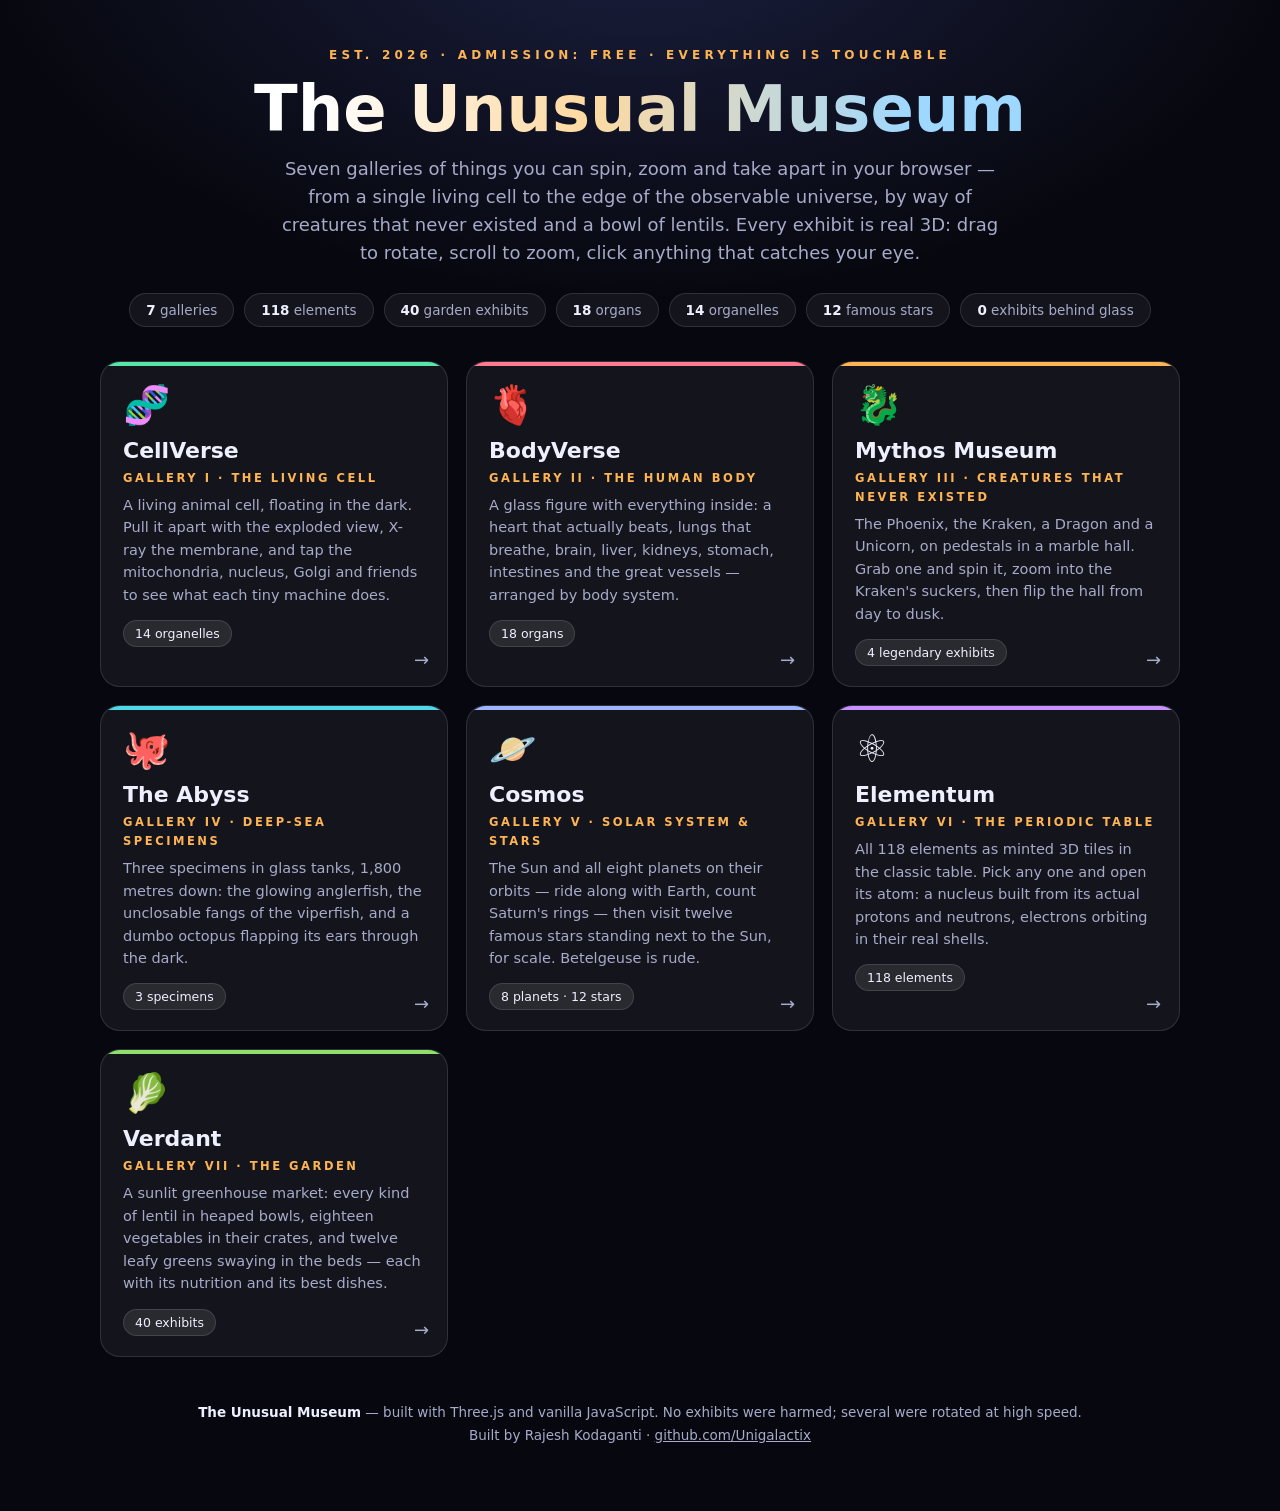
==== index.html @ e2b5c38b "Initial commit: The Unusual Museum — seven interactive 3D galleries (cell, body, mythical creatures," ====
<!DOCTYPE html>
<html lang="en">
<head>
<meta charset="UTF-8" />
<meta name="viewport" content="width=device-width, initial-scale=1.0" />
<title>The Unusual Museum — Interactive 3D Galleries</title>
<meta name="description" content="The Unusual Museum: seven interactive 3D galleries you can rotate, zoom and explore — a living cell, the human body, creatures that never existed, deep-sea specimens, the cosmos, all 118 elements, and a garden of lentils, vegetables and leafy greens. Built by Rajesh Kodaganti." />
<style>
  :root{
    --bg:#07080f; --panel:rgba(255,255,255,.055); --stroke:rgba(255,255,255,.12);
    --text:#eef0ff; --muted:#a7abc9; --accent:#ffb454;
  }
  *{box-sizing:border-box; margin:0; padding:0}
  body{background:radial-gradient(1200px 700px at 50% -10%, #1b2040 0%, var(--bg) 55%) fixed, var(--bg);
    color:var(--text); font-family:"Segoe UI", system-ui, -apple-system, Roboto, "Helvetica Neue", Arial, sans-serif;
    min-height:100vh; padding:48px 20px 64px;}
  .wrap{max-width:1080px; margin:0 auto}
  header{text-align:center; margin-bottom:14px}
  .eyebrow{letter-spacing:.35em; text-transform:uppercase; font-size:12px; color:var(--accent); font-weight:700}
  h1{font-size:clamp(38px, 6vw, 64px); font-weight:800; line-height:1.05; margin:14px 0 12px;
     background:linear-gradient(92deg,#fff 20%, #ffd9a0 45%, #9fd8ff 75%); -webkit-background-clip:text; background-clip:text; color:transparent}
  .sub{color:var(--muted); font-size:clamp(15px,2.2vw,18px); max-width:720px; margin:0 auto; line-height:1.55}
  .stats{display:flex; flex-wrap:wrap; gap:10px; justify-content:center; margin:26px 0 34px}
  .stat{background:var(--panel); border:1px solid var(--stroke); border-radius:999px; padding:8px 16px; font-size:13.5px; color:var(--muted)}
  .stat b{color:var(--text)}
  .grid{display:grid; grid-template-columns:repeat(auto-fit, minmax(300px, 1fr)); gap:18px}
  a.card{display:block; text-decoration:none; color:inherit; background:var(--panel); border:1px solid var(--stroke);
    border-radius:20px; padding:24px 22px 20px; position:relative; overflow:hidden;
    transition:transform .25s ease, border-color .25s ease, background .25s ease}
  a.card:hover{transform:translateY(-5px); border-color:rgba(255,255,255,.35); background:rgba(255,255,255,.085)}
  a.card::before{content:""; position:absolute; inset:0 0 auto 0; height:4px; background:var(--c, #fff)}
  .icon{font-size:38px; line-height:1}
  .card h2{font-size:22px; margin:14px 0 4px}
  .wing{font-size:11.5px; letter-spacing:.22em; text-transform:uppercase; color:var(--accent); font-weight:700}
  .card p{color:var(--muted); font-size:14.5px; line-height:1.55; margin-top:8px}
  .count{display:inline-block; margin-top:14px; font-size:12.5px; color:var(--text); background:rgba(255,255,255,.09);
    border:1px solid var(--stroke); padding:5px 11px; border-radius:999px}
  .go{position:absolute; right:18px; bottom:16px; color:var(--muted); font-size:18px}
  a.card:hover .go{color:var(--text)}
  footer{text-align:center; color:var(--muted); font-size:13.5px; margin-top:44px; line-height:1.7}
  footer b{color:var(--text)}
</style>
</head>
<body>
<div class="wrap">
  <header>
    <p class="eyebrow">Est. 2026 · Admission: free · Everything is touchable</p>
    <h1>The Unusual Museum</h1>
    <p class="sub">Seven galleries of things you can spin, zoom and take apart in your browser —
      from a single living cell to the edge of the observable universe, by way of creatures that never existed
      and a bowl of lentils. Every exhibit is real 3D: drag to rotate, scroll to zoom, click anything that catches your eye.</p>
    <div class="stats">
      <span class="stat"><b>7</b> galleries</span>
      <span class="stat"><b>118</b> elements</span>
      <span class="stat"><b>40</b> garden exhibits</span>
      <span class="stat"><b>18</b> organs</span>
      <span class="stat"><b>14</b> organelles</span>
      <span class="stat"><b>12</b> famous stars</span>
      <span class="stat"><b>0</b> exhibits behind glass</span>
    </div>
  </header>

  <main class="grid">
    <a class="card" href="cell/" style="--c:#57e6a9">
      <div class="icon">🧬</div>
      <h2>CellVerse</h2><span class="wing">Gallery I · The Living Cell</span>
      <p>A living animal cell, floating in the dark. Pull it apart with the exploded view, X-ray the membrane,
         and tap the mitochondria, nucleus, Golgi and friends to see what each tiny machine does.</p>
      <span class="count">14 organelles</span><span class="go">→</span>
    </a>

    <a class="card" href="body/" style="--c:#ff7a90">
      <div class="icon">🫀</div>
      <h2>BodyVerse</h2><span class="wing">Gallery II · The Human Body</span>
      <p>A glass figure with everything inside: a heart that actually beats, lungs that breathe, brain, liver,
         kidneys, stomach, intestines and the great vessels — arranged by body system.</p>
      <span class="count">18 organs</span><span class="go">→</span>
    </a>

    <a class="card" href="museum/" style="--c:#ffb454">
      <div class="icon">🐉</div>
      <h2>Mythos Museum</h2><span class="wing">Gallery III · Creatures That Never Existed</span>
      <p>The Phoenix, the Kraken, a Dragon and a Unicorn, on pedestals in a marble hall.
         Grab one and spin it, zoom into the Kraken's suckers, then flip the hall from day to dusk.</p>
      <span class="count">4 legendary exhibits</span><span class="go">→</span>
    </a>

    <a class="card" href="abyss/" style="--c:#4fd8e8">
      <div class="icon">🐙</div>
      <h2>The Abyss</h2><span class="wing">Gallery IV · Deep-Sea Specimens</span>
      <p>Three specimens in glass tanks, 1,800 metres down: the glowing anglerfish, the unclosable fangs of the
         viperfish, and a dumbo octopus flapping its ears through the dark.</p>
      <span class="count">3 specimens</span><span class="go">→</span>
    </a>

    <a class="card" href="space/" style="--c:#9fb4ff">
      <div class="icon">🪐</div>
      <h2>Cosmos</h2><span class="wing">Gallery V · Solar System &amp; Stars</span>
      <p>The Sun and all eight planets on their orbits — ride along with Earth, count Saturn's rings —
         then visit twelve famous stars standing next to the Sun, for scale. Betelgeuse is rude.</p>
      <span class="count">8 planets · 12 stars</span><span class="go">→</span>
    </a>

    <a class="card" href="elements/" style="--c:#c792ff">
      <div class="icon">⚛️</div>
      <h2>Elementum</h2><span class="wing">Gallery VI · The Periodic Table</span>
      <p>All 118 elements as minted 3D tiles in the classic table. Pick any one and open its atom:
         a nucleus built from its actual protons and neutrons, electrons orbiting in their real shells.</p>
      <span class="count">118 elements</span><span class="go">→</span>
    </a>

    <a class="card" href="garden/" style="--c:#8ee06a">
      <div class="icon">🥬</div>
      <h2>Verdant</h2><span class="wing">Gallery VII · The Garden</span>
      <p>A sunlit greenhouse market: every kind of lentil in heaped bowls, eighteen vegetables in their crates,
         and twelve leafy greens swaying in the beds — each with its nutrition and its best dishes.</p>
      <span class="count">40 exhibits</span><span class="go">→</span>
    </a>
  </main>

  <footer>
    <p><b>The Unusual Museum</b> — built with Three.js and vanilla JavaScript. No exhibits were harmed; several were rotated at high speed.</p>
    <p>Built by Rajesh Kodaganti · <a href="https://github.com/Unigalactix" style="color:inherit">github.com/Unigalactix</a></p>
  </footer>
</div>
</body>
</html>
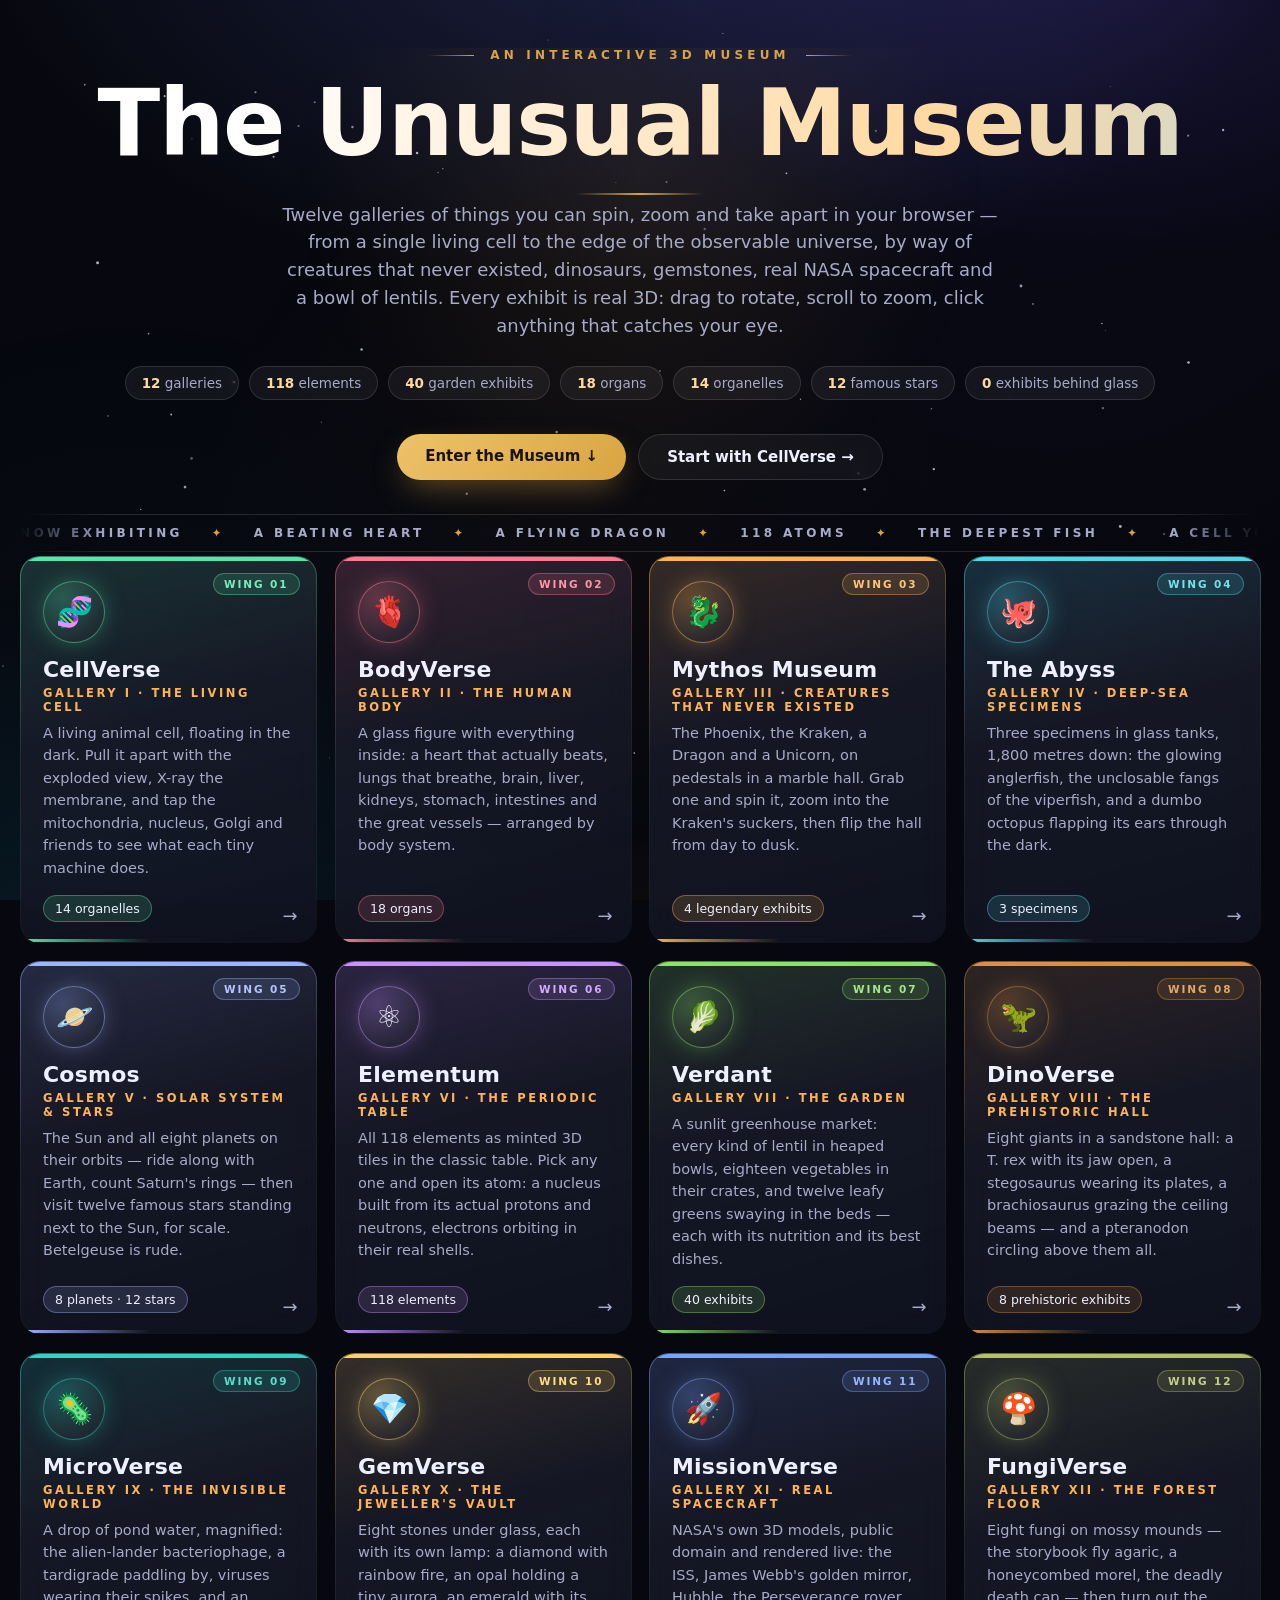
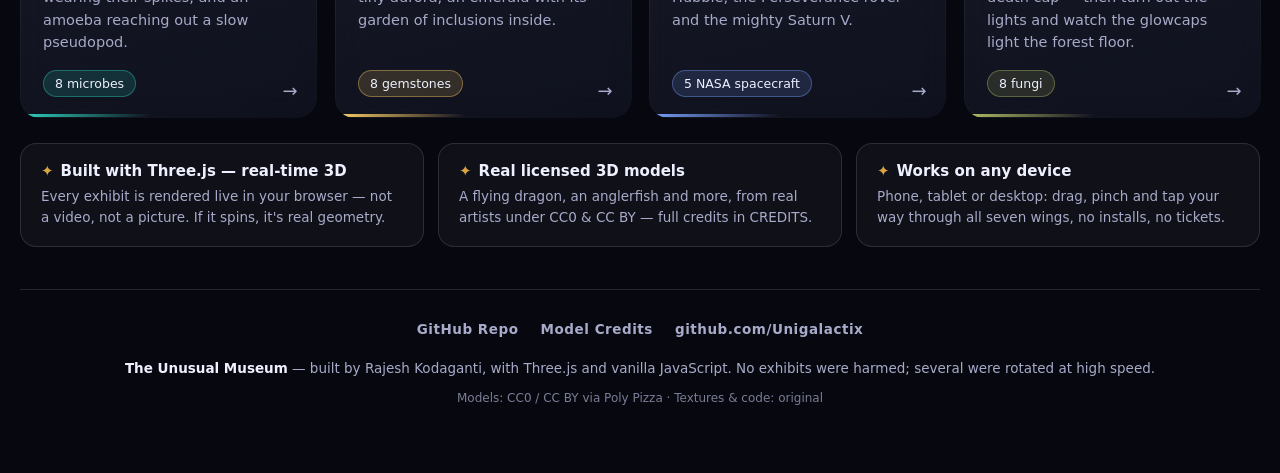
==== commit a30c5fb9: "12 galleries: unified responsive layout system, premium landing, BodyVerse anatomy rebuild, 5 new ve" ====
--- a/index.html
+++ b/index.html
@@ -4,7 +4,7 @@
 <meta charset="UTF-8" />
 <meta name="viewport" content="width=device-width, initial-scale=1.0" />
 <title>The Unusual Museum — Interactive 3D Galleries</title>
-<meta name="description" content="The Unusual Museum: seven interactive 3D galleries you can rotate, zoom and explore — a living cell, the human body, creatures that never existed, deep-sea specimens, the cosmos, all 118 elements, and a garden of lentils, vegetables and leafy greens. Built by Rajesh Kodaganti." />
+<meta name="description" content="The Unusual Museum: twelve interactive 3D galleries you can rotate, zoom and explore — a living cell, the human body, creatures that never existed, deep-sea specimens, the cosmos, all 118 elements, a garden of lentils and greens, dinosaurs, microbes, gemstones, real NASA spacecraft and glowing fungi. Built by Rajesh Kodaganti." />
 <style>
   :root{
     --bg:#07080f; --panel:rgba(255,255,255,.055); --stroke:rgba(255,255,255,.12);
@@ -14,7 +14,7 @@
   body{background:radial-gradient(1200px 700px at 50% -10%, #1b2040 0%, var(--bg) 55%) fixed, var(--bg);
     color:var(--text); font-family:"Segoe UI", system-ui, -apple-system, Roboto, "Helvetica Neue", Arial, sans-serif;
     min-height:100vh; padding:48px 20px 64px;}
-  .wrap{max-width:1080px; margin:0 auto}
+  .wrap{max-width:1320px; margin:0 auto}
   header{text-align:center; margin-bottom:14px}
   .eyebrow{letter-spacing:.35em; text-transform:uppercase; font-size:12px; color:var(--accent); font-weight:700}
   h1{font-size:clamp(38px, 6vw, 64px); font-weight:800; line-height:1.05; margin:14px 0 12px;
@@ -23,8 +23,8 @@
   .stats{display:flex; flex-wrap:wrap; gap:10px; justify-content:center; margin:26px 0 34px}
   .stat{background:var(--panel); border:1px solid var(--stroke); border-radius:999px; padding:8px 16px; font-size:13.5px; color:var(--muted)}
   .stat b{color:var(--text)}
-  .grid{display:grid; grid-template-columns:repeat(auto-fit, minmax(300px, 1fr)); gap:18px}
-  a.card{display:block; text-decoration:none; color:inherit; background:var(--panel); border:1px solid var(--stroke);
+  .grid{display:grid; grid-template-columns:repeat(auto-fit, minmax(290px, 1fr)); gap:18px; align-items:stretch}
+  a.card{display:flex; flex-direction:column; text-decoration:none; color:inherit; background:var(--panel); border:1px solid var(--stroke);
     border-radius:20px; padding:24px 22px 20px; position:relative; overflow:hidden;
     transition:transform .25s ease, border-color .25s ease, background .25s ease}
   a.card:hover{transform:translateY(-5px); border-color:rgba(255,255,255,.35); background:rgba(255,255,255,.085)}
@@ -33,24 +33,39 @@
   .card h2{font-size:22px; margin:14px 0 4px}
   .wing{font-size:11.5px; letter-spacing:.22em; text-transform:uppercase; color:var(--accent); font-weight:700}
   .card p{color:var(--muted); font-size:14.5px; line-height:1.55; margin-top:8px}
-  .count{display:inline-block; margin-top:14px; font-size:12.5px; color:var(--text); background:rgba(255,255,255,.09);
-    border:1px solid var(--stroke); padding:5px 11px; border-radius:999px}
+  .count{display:inline-block; margin-top:auto; padding:5px 11px; font-size:12.5px; color:var(--text); background:rgba(255,255,255,.09);
+    border:1px solid var(--stroke); border-radius:999px; align-self:flex-start}
+  .card p{margin-bottom:16px}
   .go{position:absolute; right:18px; bottom:16px; color:var(--muted); font-size:18px}
   a.card:hover .go{color:var(--text)}
   footer{text-align:center; color:var(--muted); font-size:13.5px; margin-top:44px; line-height:1.7}
   footer b{color:var(--text)}
+  @media (max-width:1023px){
+    body{padding:40px 16px 56px}
+    .grid{grid-template-columns:repeat(auto-fit, minmax(260px, 1fr))}
+  }
+  @media (max-width:640px){
+    body{padding:32px 12px 48px}
+    .grid{grid-template-columns:1fr; gap:14px}
+    .stats{gap:8px; margin:22px 0 28px}
+    .stat{font-size:12.5px; padding:7px 13px}
+    a.card{padding:20px 18px 18px}
+  }
 </style>
+<link rel="stylesheet" href="css/premium.css" />
 </head>
 <body>
+<canvas id="starfield" aria-hidden="true"></canvas>
 <div class="wrap">
   <header>
-    <p class="eyebrow">Est. 2026 · Admission: free · Everything is touchable</p>
+    <p class="eyebrow">An Interactive 3D Museum</p>
     <h1>The Unusual Museum</h1>
-    <p class="sub">Seven galleries of things you can spin, zoom and take apart in your browser —
-      from a single living cell to the edge of the observable universe, by way of creatures that never existed
-      and a bowl of lentils. Every exhibit is real 3D: drag to rotate, scroll to zoom, click anything that catches your eye.</p>
+    <div class="gold-rule" aria-hidden="true"></div>
+    <p class="sub">Twelve galleries of things you can spin, zoom and take apart in your browser —
+      from a single living cell to the edge of the observable universe, by way of creatures that never existed,
+      dinosaurs, gemstones, real NASA spacecraft and a bowl of lentils. Every exhibit is real 3D: drag to rotate, scroll to zoom, click anything that catches your eye.</p>
     <div class="stats">
-      <span class="stat"><b>7</b> galleries</span>
+      <span class="stat"><b>12</b> galleries</span>
       <span class="stat"><b>118</b> elements</span>
       <span class="stat"><b>40</b> garden exhibits</span>
       <span class="stat"><b>18</b> organs</span>
@@ -58,10 +73,21 @@
       <span class="stat"><b>12</b> famous stars</span>
       <span class="stat"><b>0</b> exhibits behind glass</span>
     </div>
+    <div class="hero-ctas">
+      <a class="btn btn-primary" href="#galleries">Enter the Museum ↓</a>
+      <a class="btn btn-ghost" href="cell/">Start with CellVerse →</a>
+    </div>
   </header>
 
-  <main class="grid">
-    <a class="card" href="cell/" style="--c:#57e6a9">
+  <div class="ticker" aria-hidden="true">
+    <div class="ticker-track">
+      <span class="ticker-chunk"><span>Now exhibiting</span><i>✦</i><span>A beating heart</span><i>✦</i><span>A flying dragon</span><i>✦</i><span>118 atoms</span><i>✦</i><span>The deepest fish</span><i>✦</i><span>A cell you can pull apart</span><i>✦</i><span>Saturn's rings</span><i>✦</i><span>Every lentil worth a dal</span><i>✦</i><span>A T. rex, life-size attitude</span><i>✦</i><span>Real NASA spacecraft</span><i>✦</i><span>Mushrooms that glow</span><i>✦</i></span>
+      <span class="ticker-chunk"><span>Now exhibiting</span><i>✦</i><span>A beating heart</span><i>✦</i><span>A flying dragon</span><i>✦</i><span>118 atoms</span><i>✦</i><span>The deepest fish</span><i>✦</i><span>A cell you can pull apart</span><i>✦</i><span>Saturn's rings</span><i>✦</i><span>Every lentil worth a dal</span><i>✦</i><span>A T. rex, life-size attitude</span><i>✦</i><span>Real NASA spacecraft</span><i>✦</i><span>Mushrooms that glow</span><i>✦</i></span>
+    </div>
+  </div>
+
+  <main class="grid" id="galleries">
+    <a class="card" href="cell/" data-wing="01" style="--c:#57e6a9">
       <div class="icon">🧬</div>
       <h2>CellVerse</h2><span class="wing">Gallery I · The Living Cell</span>
       <p>A living animal cell, floating in the dark. Pull it apart with the exploded view, X-ray the membrane,
@@ -69,7 +95,7 @@
       <span class="count">14 organelles</span><span class="go">→</span>
     </a>
 
-    <a class="card" href="body/" style="--c:#ff7a90">
+    <a class="card" href="body/" data-wing="02" style="--c:#ff7a90">
       <div class="icon">🫀</div>
       <h2>BodyVerse</h2><span class="wing">Gallery II · The Human Body</span>
       <p>A glass figure with everything inside: a heart that actually beats, lungs that breathe, brain, liver,
@@ -77,7 +103,7 @@
       <span class="count">18 organs</span><span class="go">→</span>
     </a>
 
-    <a class="card" href="museum/" style="--c:#ffb454">
+    <a class="card" href="museum/" data-wing="03" style="--c:#ffb454">
       <div class="icon">🐉</div>
       <h2>Mythos Museum</h2><span class="wing">Gallery III · Creatures That Never Existed</span>
       <p>The Phoenix, the Kraken, a Dragon and a Unicorn, on pedestals in a marble hall.
@@ -85,7 +111,7 @@
       <span class="count">4 legendary exhibits</span><span class="go">→</span>
     </a>
 
-    <a class="card" href="abyss/" style="--c:#4fd8e8">
+    <a class="card" href="abyss/" data-wing="04" style="--c:#4fd8e8">
       <div class="icon">🐙</div>
       <h2>The Abyss</h2><span class="wing">Gallery IV · Deep-Sea Specimens</span>
       <p>Three specimens in glass tanks, 1,800 metres down: the glowing anglerfish, the unclosable fangs of the
@@ -93,7 +119,7 @@
       <span class="count">3 specimens</span><span class="go">→</span>
     </a>
 
-    <a class="card" href="space/" style="--c:#9fb4ff">
+    <a class="card" href="space/" data-wing="05" style="--c:#9fb4ff">
       <div class="icon">🪐</div>
       <h2>Cosmos</h2><span class="wing">Gallery V · Solar System &amp; Stars</span>
       <p>The Sun and all eight planets on their orbits — ride along with Earth, count Saturn's rings —
@@ -101,7 +127,7 @@
       <span class="count">8 planets · 12 stars</span><span class="go">→</span>
     </a>
 
-    <a class="card" href="elements/" style="--c:#c792ff">
+    <a class="card" href="elements/" data-wing="06" style="--c:#c792ff">
       <div class="icon">⚛️</div>
       <h2>Elementum</h2><span class="wing">Gallery VI · The Periodic Table</span>
       <p>All 118 elements as minted 3D tiles in the classic table. Pick any one and open its atom:
@@ -109,19 +135,80 @@
       <span class="count">118 elements</span><span class="go">→</span>
     </a>
 
-    <a class="card" href="garden/" style="--c:#8ee06a">
+    <a class="card" href="garden/" data-wing="07" style="--c:#8ee06a">
       <div class="icon">🥬</div>
       <h2>Verdant</h2><span class="wing">Gallery VII · The Garden</span>
       <p>A sunlit greenhouse market: every kind of lentil in heaped bowls, eighteen vegetables in their crates,
          and twelve leafy greens swaying in the beds — each with its nutrition and its best dishes.</p>
       <span class="count">40 exhibits</span><span class="go">→</span>
     </a>
+
+    <a class="card" href="dino/" data-wing="08" style="--c:#d9903f">
+      <div class="icon">🦖</div>
+      <h2>DinoVerse</h2><span class="wing">Gallery VIII · The Prehistoric Hall</span>
+      <p>Eight giants in a sandstone hall: a T. rex with its jaw open, a stegosaurus wearing its plates,
+         a brachiosaurus grazing the ceiling beams — and a pteranodon circling above them all.</p>
+      <span class="count">8 prehistoric exhibits</span><span class="go">→</span>
+    </a>
+
+    <a class="card" href="micro/" data-wing="09" style="--c:#2dd4bf">
+      <div class="icon">🦠</div>
+      <h2>MicroVerse</h2><span class="wing">Gallery IX · The Invisible World</span>
+      <p>A drop of pond water, magnified: the alien-lander bacteriophage, a tardigrade paddling by,
+         viruses wearing their spikes, and an amoeba reaching out a slow pseudopod.</p>
+      <span class="count">8 microbes</span><span class="go">→</span>
+    </a>
+
+    <a class="card" href="gems/" data-wing="10" style="--c:#ffd166">
+      <div class="icon">💎</div>
+      <h2>GemVerse</h2><span class="wing">Gallery X · The Jeweller's Vault</span>
+      <p>Eight stones under glass, each with its own lamp: a diamond with rainbow fire, an opal holding
+         a tiny aurora, an emerald with its garden of inclusions inside.</p>
+      <span class="count">8 gemstones</span><span class="go">→</span>
+    </a>
+
+    <a class="card" href="mission/" data-wing="11" style="--c:#7aa2ff">
+      <div class="icon">🚀</div>
+      <h2>MissionVerse</h2><span class="wing">Gallery XI · Real Spacecraft</span>
+      <p>NASA's own 3D models, public domain and rendered live: the ISS, James Webb's golden mirror,
+         Hubble, the Perseverance rover and the mighty Saturn V.</p>
+      <span class="count">5 NASA spacecraft</span><span class="go">→</span>
+    </a>
+
+    <a class="card" href="fungi/" data-wing="12" style="--c:#b5c168">
+      <div class="icon">🍄</div>
+      <h2>FungiVerse</h2><span class="wing">Gallery XII · The Forest Floor</span>
+      <p>Eight fungi on mossy mounds — the storybook fly agaric, a honeycombed morel, the deadly death cap —
+         then turn out the lights and watch the glowcaps light the forest floor.</p>
+      <span class="count">8 fungi</span><span class="go">→</span>
+    </a>
   </main>
 
+  <section class="why" aria-label="Why this museum">
+    <div class="why-card">
+      <h3><span class="why-ic">✦</span>Built with Three.js — real-time 3D</h3>
+      <p>Every exhibit is rendered live in your browser — not a video, not a picture. If it spins, it's real geometry.</p>
+    </div>
+    <div class="why-card">
+      <h3><span class="why-ic">✦</span>Real licensed 3D models</h3>
+      <p>A flying dragon, an anglerfish and more, from real artists under CC0 &amp; CC BY — full credits in CREDITS.</p>
+    </div>
+    <div class="why-card">
+      <h3><span class="why-ic">✦</span>Works on any device</h3>
+      <p>Phone, tablet or desktop: drag, pinch and tap your way through all seven wings, no installs, no tickets.</p>
+    </div>
+  </section>
+
   <footer>
-    <p><b>The Unusual Museum</b> — built with Three.js and vanilla JavaScript. No exhibits were harmed; several were rotated at high speed.</p>
-    <p>Built by Rajesh Kodaganti · <a href="https://github.com/Unigalactix" style="color:inherit">github.com/Unigalactix</a></p>
+    <div class="foot-links">
+      <a href="https://github.com/Unigalactix/unusual-museum">GitHub Repo</a>
+      <a href="https://github.com/Unigalactix/unusual-museum/blob/main/CREDITS.md">Model Credits</a>
+      <a href="https://github.com/Unigalactix">github.com/Unigalactix</a>
+    </div>
+    <p><b>The Unusual Museum</b> — built by Rajesh Kodaganti, with Three.js and vanilla JavaScript. No exhibits were harmed; several were rotated at high speed.</p>
+    <p class="smallprint">Models: CC0 / CC BY via Poly Pizza · Textures &amp; code: original</p>
   </footer>
 </div>
+<script src="js/landing.js" defer></script>
 </body>
 </html>
--- a/css/premium.css
+++ b/css/premium.css
@@ -0,0 +1,243 @@
+/* ============================================================
+   The Unusual Museum — PREMIUM landing layer
+   Loaded AFTER the hub's base styles; everything here enhances
+   or overrides them. Gallery folders are untouched.
+   ============================================================ */
+
+:root{
+  --gold:#d9a441;
+  --gold-soft:#ffd9a0;
+  --glass:rgba(15,17,32,.72);
+}
+
+html, body{ overflow-x:hidden; }
+
+::selection{ background:rgba(217,164,65,.88); color:#171106; }
+
+:focus-visible{
+  outline:2px solid var(--gold);
+  outline-offset:3px;
+  border-radius:6px;
+}
+
+::-webkit-scrollbar{ width:10px; }
+::-webkit-scrollbar-track{ background:transparent; }
+::-webkit-scrollbar-thumb{ background:rgba(255,255,255,.16); border-radius:8px; }
+::-webkit-scrollbar-thumb:hover{ background:rgba(255,255,255,.28); }
+
+@media (prefers-reduced-motion: no-preference){
+  html{ scroll-behavior:smooth; }
+}
+
+/* ---------- Cinematic backdrop ---------- */
+#starfield{
+  position:fixed; inset:0;
+  width:100%; height:100%;
+  z-index:-2;
+  pointer-events:none;
+}
+body::before{
+  content:""; position:fixed; inset:0; z-index:-1; pointer-events:none;
+  background:
+    radial-gradient(900px 520px at 88% -6%, rgba(88,64,190,.20), transparent 60%),
+    radial-gradient(820px 620px at 6% 108%, rgba(16,116,138,.15), transparent 62%),
+    radial-gradient(620px 380px at 50% 118%, rgba(217,164,65,.06), transparent 65%);
+}
+
+/* ---------- Hero ---------- */
+header{
+  position:relative;
+  background:radial-gradient(560px circle at var(--mx,50%) var(--my,30%), rgba(217,164,65,.09), transparent 62%);
+  border-radius:28px;
+}
+.eyebrow{
+  color:var(--gold);
+  display:flex; align-items:center; justify-content:center; gap:16px;
+}
+.eyebrow::before, .eyebrow::after{
+  content:""; height:1px; width:46px;
+}
+.eyebrow::before{ background:linear-gradient(90deg, transparent, var(--gold)); }
+.eyebrow::after{ background:linear-gradient(90deg, var(--gold), transparent); }
+
+h1{
+  font-size:clamp(46px, 8.5vw, 92px);
+  letter-spacing:-.015em;
+  background:linear-gradient(100deg, #fff 8%, var(--gold-soft) 34%, #9fd8ff 58%, #fff 88%);
+  background-size:220% 100%;
+  -webkit-background-clip:text; background-clip:text; color:transparent;
+  animation:sheen 9s ease-in-out infinite alternate;
+}
+@keyframes sheen{
+  from{ background-position:0% 0; }
+  to  { background-position:100% 0; }
+}
+
+.gold-rule{
+  width:128px; height:2px; margin:20px auto 6px; border-radius:2px;
+  background:linear-gradient(90deg, transparent, var(--gold), transparent);
+}
+
+.stat{ backdrop-filter:blur(8px); -webkit-backdrop-filter:blur(8px); }
+.stat b{ color:var(--gold-soft); }
+
+/* ---------- Hero CTAs ---------- */
+.hero-ctas{
+  display:flex; flex-wrap:wrap; gap:12px; justify-content:center;
+  margin-top:28px;
+}
+.btn{
+  display:inline-block; text-decoration:none;
+  font-size:15px; font-weight:600;
+  padding:13px 28px; border-radius:999px;
+  transition:transform .25s ease, box-shadow .25s ease, background .25s ease, border-color .25s ease;
+}
+.btn-primary{
+  background:linear-gradient(135deg, #eec26a, var(--gold));
+  color:#1a1408;
+  box-shadow:0 12px 32px -10px rgba(217,164,65,.55);
+}
+.btn-primary:hover{ transform:translateY(-2px); box-shadow:0 18px 38px -10px rgba(217,164,65,.65); }
+.btn-ghost{
+  color:var(--text);
+  background:rgba(255,255,255,.045);
+  border:1px solid var(--stroke);
+  backdrop-filter:blur(8px); -webkit-backdrop-filter:blur(8px);
+}
+.btn-ghost:hover{ transform:translateY(-2px); border-color:rgba(255,255,255,.35); background:rgba(255,255,255,.09); }
+
+/* ---------- Ticker / marquee ---------- */
+.ticker{
+  margin:34px auto 4px;
+  overflow:hidden;
+  border-top:1px solid var(--stroke);
+  border-bottom:1px solid var(--stroke);
+  padding:11px 0;
+  -webkit-mask-image:linear-gradient(90deg, transparent, #000 7%, #000 93%, transparent);
+          mask-image:linear-gradient(90deg, transparent, #000 7%, #000 93%, transparent);
+}
+.ticker-track{
+  display:flex; width:max-content;
+  animation:ticker 32s linear infinite;
+}
+.ticker:hover .ticker-track{ animation-play-state:paused; }
+.ticker-chunk{
+  display:flex; align-items:center; gap:2.4em; padding-right:2.4em;
+  white-space:nowrap;
+  font-size:12px; font-weight:700; letter-spacing:.28em; text-transform:uppercase;
+  color:var(--muted);
+}
+.ticker-chunk i{ font-style:normal; color:var(--gold); }
+@keyframes ticker{
+  to{ transform:translateX(-50%); }
+}
+
+/* ---------- Gallery cards — premium glass ---------- */
+.grid a.card{
+  display:flex; flex-direction:column;
+  border:1px solid transparent;
+  background:
+    linear-gradient(90deg, var(--c, #fff), transparent) bottom left / 44% 3px no-repeat,
+    linear-gradient(var(--glass), var(--glass)) padding-box,
+    linear-gradient(165deg,
+      color-mix(in srgb, var(--c, #fff) 58%, transparent),
+      rgba(255,255,255,.13) 42%,
+      rgba(255,255,255,.04)) border-box;
+  backdrop-filter:blur(14px) saturate(1.25);
+  -webkit-backdrop-filter:blur(14px) saturate(1.25);
+  transform:perspective(1000px) rotateX(var(--rx, 0deg)) rotateY(var(--ry, 0deg)) translateY(var(--ty, 0px));
+  transition:transform .35s ease, box-shadow .35s ease, background-size .45s ease;
+  will-change:transform;
+}
+.grid a.card.tilting{ transition:transform .14s ease-out, box-shadow .35s ease, background-size .45s ease; }
+.grid a.card:hover{
+  --ty:-6px;
+  background-size:100% 3px, auto, auto;
+  box-shadow:
+    0 24px 55px -20px color-mix(in srgb, var(--c, #fff) 60%, transparent),
+    0 6px 20px rgba(0,0,0,.35);
+}
+.grid a.card::after{
+  content:"WING " attr(data-wing);
+  position:absolute; top:16px; right:16px;
+  font-size:10.5px; font-weight:700; letter-spacing:.18em;
+  color:color-mix(in srgb, var(--c, #fff) 78%, #fff);
+  background:color-mix(in srgb, var(--c, #fff) 14%, transparent);
+  border:1px solid color-mix(in srgb, var(--c, #fff) 38%, transparent);
+  padding:4px 10px; border-radius:999px;
+}
+.grid .icon{
+  width:62px; height:62px; border-radius:50%;
+  display:flex; align-items:center; justify-content:center;
+  font-size:30px; line-height:1;
+  border:1px solid color-mix(in srgb, var(--c, #fff) 48%, transparent);
+  background:radial-gradient(circle at 32% 28%,
+    color-mix(in srgb, var(--c, #fff) 26%, transparent),
+    rgba(255,255,255,.03) 72%);
+  box-shadow:0 0 26px -6px color-mix(in srgb, var(--c, #fff) 55%, transparent);
+}
+.grid .card h2{ letter-spacing:.01em; }
+.grid .card p{ margin-bottom:16px; }
+.grid .card .count{
+  align-self:flex-start;
+  margin-top:auto;
+  background:color-mix(in srgb, var(--c, #fff) 15%, transparent);
+  border-color:color-mix(in srgb, var(--c, #fff) 38%, transparent);
+}
+.grid .card .go{ transition:transform .25s ease, color .25s ease; }
+.grid a.card:hover .go{ transform:translateX(4px); }
+
+/* ---------- "Why this museum" strip ---------- */
+.why{
+  display:grid; grid-template-columns:repeat(3, 1fr); gap:14px;
+  margin-top:26px;
+}
+.why-card{
+  background:rgba(255,255,255,.04);
+  border:1px solid var(--stroke);
+  border-radius:16px;
+  padding:18px 20px;
+  backdrop-filter:blur(8px); -webkit-backdrop-filter:blur(8px);
+}
+.why-card h3{ font-size:15px; font-weight:700; margin-bottom:6px; }
+.why-card h3 .why-ic{ color:var(--gold); margin-right:7px; }
+.why-card p{ color:var(--muted); font-size:13.5px; line-height:1.55; }
+
+/* ---------- Footer ---------- */
+footer{
+  border-top:1px solid var(--stroke);
+  padding-top:28px; margin-top:42px;
+}
+.foot-links{
+  display:flex; flex-wrap:wrap; gap:10px 22px; justify-content:center;
+  margin-bottom:16px;
+}
+.foot-links a{
+  color:var(--muted); text-decoration:none; font-size:13.5px; font-weight:600;
+  letter-spacing:.04em;
+  transition:color .2s ease;
+}
+.foot-links a:hover{ color:var(--gold); }
+.smallprint{ font-size:12px; opacity:.72; margin-top:8px; }
+
+/* ---------- Scroll reveal (JS adds .rv, then .in) ---------- */
+.rv{ opacity:0; transform:translateY(16px); transition:opacity .7s ease, transform .7s ease; }
+.rv.in{ opacity:1; transform:translateY(0); }
+
+/* ---------- Responsive ---------- */
+@media (max-width:700px){
+  .why{ grid-template-columns:1fr; }
+  .hero-ctas .btn{ flex:1 1 100%; text-align:center; }
+  .ticker-chunk{ font-size:11px; gap:1.8em; padding-right:1.8em; }
+  .eyebrow::before, .eyebrow::after{ width:26px; }
+}
+
+/* ---------- Reduced motion: everything settles ---------- */
+@media (prefers-reduced-motion: reduce){
+  html{ scroll-behavior:auto; }
+  h1{ animation:none; }
+  .ticker-track{ animation:none; }
+  .rv{ opacity:1 !important; transform:none !important; transition:none !important; }
+  .grid a.card, .btn, .grid .card .go{ transition:none !important; }
+  .grid a.card:hover{ --ty:0px; }
+}
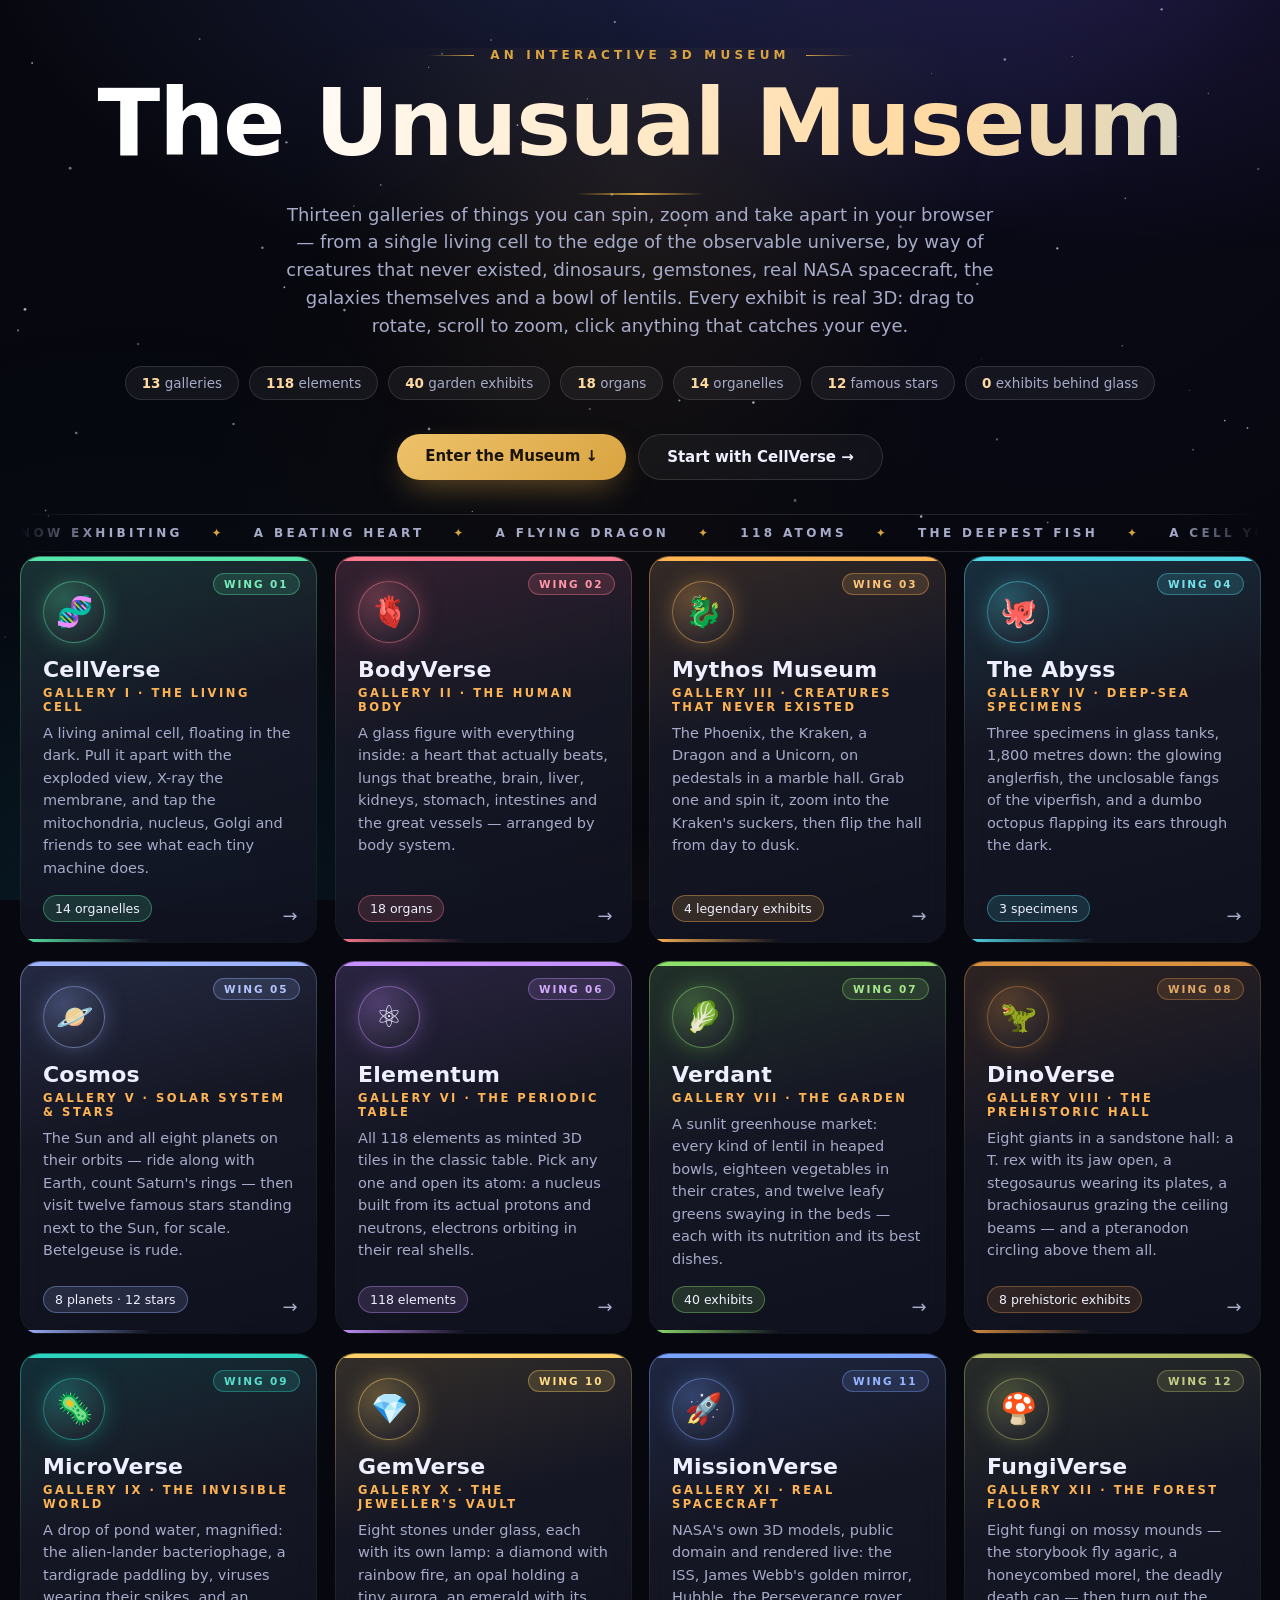
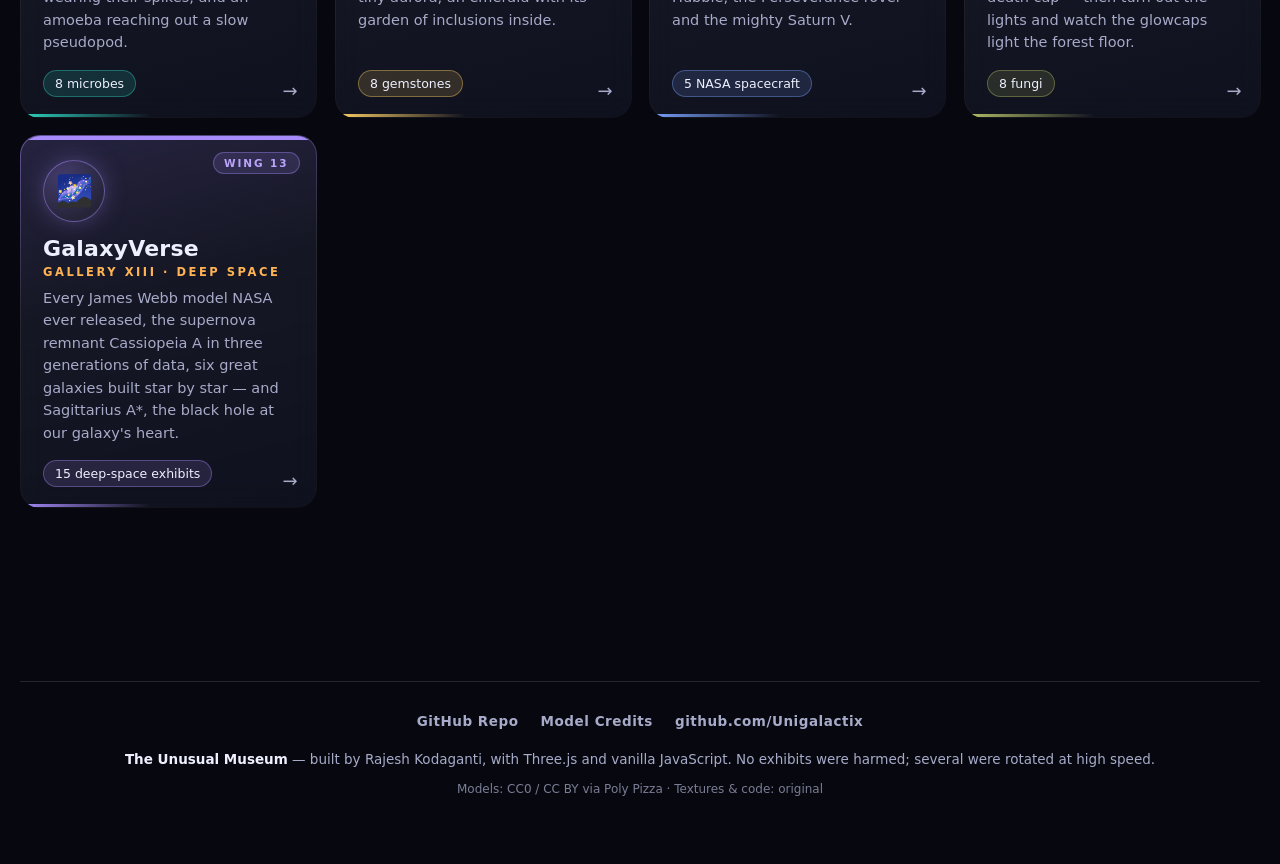
==== commit 81364f7a: "Add GalaxyVerse: both NASA JWST models, Cassiopeia A x3 data releases, remnants, 6 particle galaxies" ====
--- a/index.html
+++ b/index.html
@@ -4,7 +4,7 @@
 <meta charset="UTF-8" />
 <meta name="viewport" content="width=device-width, initial-scale=1.0" />
 <title>The Unusual Museum — Interactive 3D Galleries</title>
-<meta name="description" content="The Unusual Museum: twelve interactive 3D galleries you can rotate, zoom and explore — a living cell, the human body, creatures that never existed, deep-sea specimens, the cosmos, all 118 elements, a garden of lentils and greens, dinosaurs, microbes, gemstones, real NASA spacecraft and glowing fungi. Built by Rajesh Kodaganti." />
+<meta name="description" content="The Unusual Museum: thirteen interactive 3D galleries you can rotate, zoom and explore — a living cell, the human body, creatures that never existed, deep-sea specimens, the cosmos, all 118 elements, a garden of lentils and greens, dinosaurs, microbes, gemstones, real NASA spacecraft and glowing fungi. Built by Rajesh Kodaganti." />
 <style>
   :root{
     --bg:#07080f; --panel:rgba(255,255,255,.055); --stroke:rgba(255,255,255,.12);
@@ -61,11 +61,11 @@
     <p class="eyebrow">An Interactive 3D Museum</p>
     <h1>The Unusual Museum</h1>
     <div class="gold-rule" aria-hidden="true"></div>
-    <p class="sub">Twelve galleries of things you can spin, zoom and take apart in your browser —
+    <p class="sub">Thirteen galleries of things you can spin, zoom and take apart in your browser —
       from a single living cell to the edge of the observable universe, by way of creatures that never existed,
-      dinosaurs, gemstones, real NASA spacecraft and a bowl of lentils. Every exhibit is real 3D: drag to rotate, scroll to zoom, click anything that catches your eye.</p>
+      dinosaurs, gemstones, real NASA spacecraft, the galaxies themselves and a bowl of lentils. Every exhibit is real 3D: drag to rotate, scroll to zoom, click anything that catches your eye.</p>
     <div class="stats">
-      <span class="stat"><b>12</b> galleries</span>
+      <span class="stat"><b>13</b> galleries</span>
       <span class="stat"><b>118</b> elements</span>
       <span class="stat"><b>40</b> garden exhibits</span>
       <span class="stat"><b>18</b> organs</span>
@@ -81,8 +81,8 @@
 
   <div class="ticker" aria-hidden="true">
     <div class="ticker-track">
-      <span class="ticker-chunk"><span>Now exhibiting</span><i>✦</i><span>A beating heart</span><i>✦</i><span>A flying dragon</span><i>✦</i><span>118 atoms</span><i>✦</i><span>The deepest fish</span><i>✦</i><span>A cell you can pull apart</span><i>✦</i><span>Saturn's rings</span><i>✦</i><span>Every lentil worth a dal</span><i>✦</i><span>A T. rex, life-size attitude</span><i>✦</i><span>Real NASA spacecraft</span><i>✦</i><span>Mushrooms that glow</span><i>✦</i></span>
-      <span class="ticker-chunk"><span>Now exhibiting</span><i>✦</i><span>A beating heart</span><i>✦</i><span>A flying dragon</span><i>✦</i><span>118 atoms</span><i>✦</i><span>The deepest fish</span><i>✦</i><span>A cell you can pull apart</span><i>✦</i><span>Saturn's rings</span><i>✦</i><span>Every lentil worth a dal</span><i>✦</i><span>A T. rex, life-size attitude</span><i>✦</i><span>Real NASA spacecraft</span><i>✦</i><span>Mushrooms that glow</span><i>✦</i></span>
+      <span class="ticker-chunk"><span>Now exhibiting</span><i>✦</i><span>A beating heart</span><i>✦</i><span>A flying dragon</span><i>✦</i><span>118 atoms</span><i>✦</i><span>The deepest fish</span><i>✦</i><span>A cell you can pull apart</span><i>✦</i><span>Saturn's rings</span><i>✦</i><span>Every lentil worth a dal</span><i>✦</i><span>A T. rex, life-size attitude</span><i>✦</i><span>Real NASA spacecraft</span><i>✦</i><span>Mushrooms that glow</span><i>✦</i><span>Every James Webb ever modelled</span><i>✦</i><span>A black hole, slowly spinning</span><i>✦</i></span>
+      <span class="ticker-chunk"><span>Now exhibiting</span><i>✦</i><span>A beating heart</span><i>✦</i><span>A flying dragon</span><i>✦</i><span>118 atoms</span><i>✦</i><span>The deepest fish</span><i>✦</i><span>A cell you can pull apart</span><i>✦</i><span>Saturn's rings</span><i>✦</i><span>Every lentil worth a dal</span><i>✦</i><span>A T. rex, life-size attitude</span><i>✦</i><span>Real NASA spacecraft</span><i>✦</i><span>Mushrooms that glow</span><i>✦</i><span>Every James Webb ever modelled</span><i>✦</i><span>A black hole, slowly spinning</span><i>✦</i></span>
     </div>
   </div>
 
@@ -182,6 +182,14 @@
          then turn out the lights and watch the glowcaps light the forest floor.</p>
       <span class="count">8 fungi</span><span class="go">→</span>
     </a>
+
+    <a class="card" href="galaxy/" data-wing="13" style="--c:#a78bfa">
+      <div class="icon">🌌</div>
+      <h2>GalaxyVerse</h2><span class="wing">Gallery XIII · Deep Space</span>
+      <p>Every James Webb model NASA ever released, the supernova remnant Cassiopeia A in three generations
+         of data, six great galaxies built star by star — and Sagittarius A*, the black hole at our galaxy's heart.</p>
+      <span class="count">15 deep-space exhibits</span><span class="go">→</span>
+    </a>
   </main>
 
   <section class="why" aria-label="Why this museum">
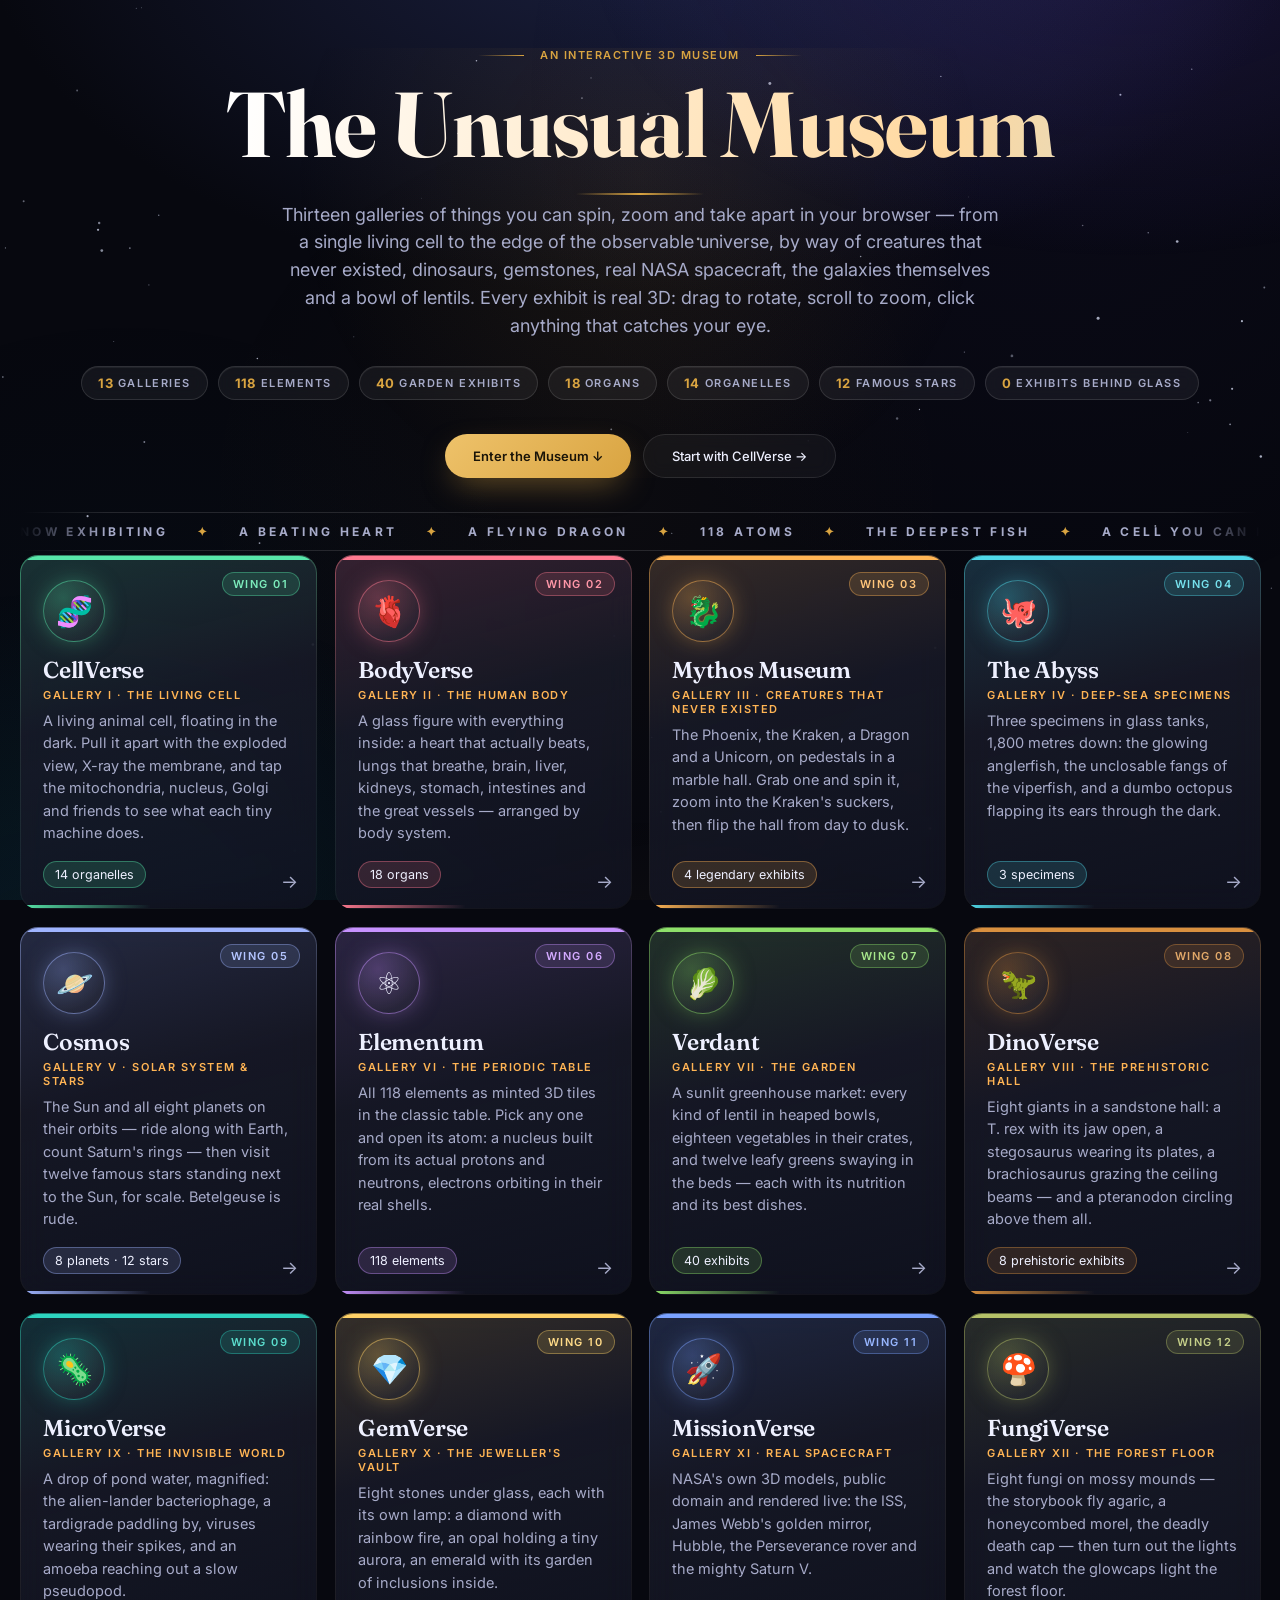
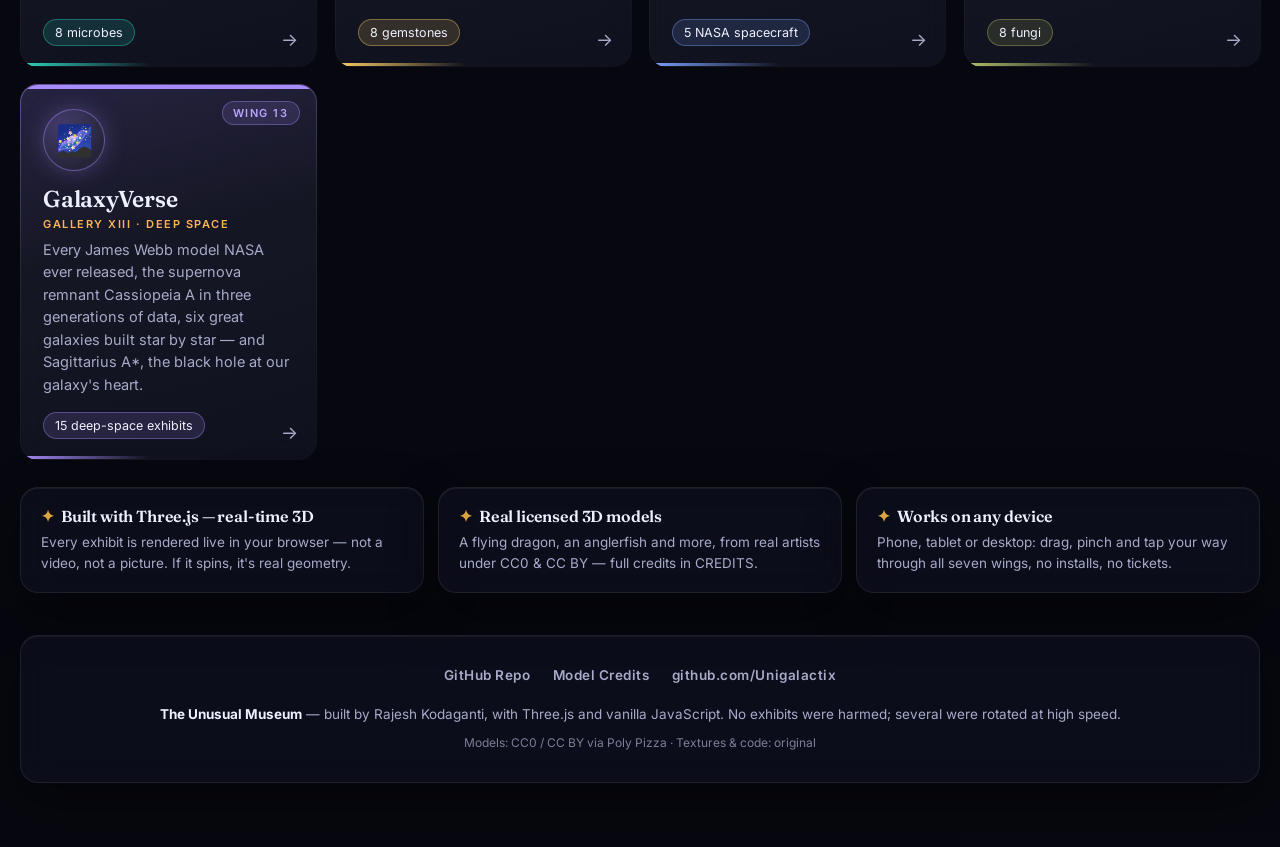
==== commit 9de5a1c4: "Premium UI/UX system across hub + all 13 galleries; BodyVerse real BodyParts3D anatomy; README model" ====
--- a/index.html
+++ b/index.html
@@ -52,6 +52,9 @@
     a.card{padding:20px 18px 18px}
   }
 </style>
+<link rel="preconnect" href="https://fonts.googleapis.com" />
+<link rel="preconnect" href="https://fonts.gstatic.com" crossorigin />
+<link href="https://fonts.googleapis.com/css2?family=Fraunces:opsz,wght@9..144,600;9..144,700&family=Inter:wght@400;500;600;700&display=swap" rel="stylesheet" />
 <link rel="stylesheet" href="css/premium.css" />
 </head>
 <body>
--- a/css/premium.css
+++ b/css/premium.css
@@ -241,3 +241,102 @@
   .grid a.card, .btn, .grid .card .go{ transition:none !important; }
   .grid a.card:hover{ --ty:0px; }
 }
+
+/* ============================================================
+   PREMIUM UI SYSTEM — hub layer (appended).
+   Fraunces display type, Inter UI type, eyebrow-spec pills and
+   chips, control-spec CTAs, surface-spec why-cards + footer.
+   Starfield, ticker, tilt and reveal above are untouched.
+   ============================================================ */
+
+body{ font-family:"Inter", "Segoe UI", system-ui, -apple-system, sans-serif; }
+
+h1{
+  font-family:"Fraunces", Georgia, "Times New Roman", serif;
+  font-weight:700;
+  letter-spacing:-0.01em;
+}
+.grid .card h2{
+  font-family:"Fraunces", Georgia, "Times New Roman", serif;
+  font-weight:600;
+  letter-spacing:-0.01em;
+  font-size:23px;
+}
+
+/* eyebrows: 11px Inter 600, .14em tracking, uppercase, gold */
+.eyebrow{
+  font-family:"Inter", sans-serif;
+  font-size:11px; font-weight:600; letter-spacing:.14em;
+}
+.wing{
+  font-family:"Inter", sans-serif;
+  font-size:11px; font-weight:600; letter-spacing:.14em;
+}
+.grid a.card::after{
+  font-family:"Inter", sans-serif;
+  font-size:11px; font-weight:600; letter-spacing:.14em;
+}
+.ticker-chunk{ font-family:"Inter", sans-serif; }
+
+/* stat pills: eyebrow typography on a glass pill, gold numerals */
+.stat{
+  font-family:"Inter", sans-serif;
+  font-size:11px; font-weight:600; letter-spacing:.14em; text-transform:uppercase;
+  min-height:34px; display:inline-flex; align-items:center; gap:.45em;
+  border-radius:999px;
+  box-shadow:inset 0 1px 0 rgba(255,255,255,.06);
+}
+.stat b{ color:var(--gold); font-size:13px; letter-spacing:.02em; }
+
+/* CTAs: control spec (primary keeps the gold gradient) */
+.btn{
+  font-family:"Inter", sans-serif;
+  font-size:13px; font-weight:500;
+  min-height:34px;
+  display:inline-flex; align-items:center; justify-content:center;
+  transition:transform .18s ease-out, box-shadow .25s ease, background .25s ease, border-color .18s ease-out;
+}
+.btn-primary{ font-weight:600; }
+.btn-primary:hover{ transform:translateY(-1px); }
+.btn-ghost{
+  background:rgba(255,255,255,.04);
+  border:1px solid rgba(255,255,255,.10);
+}
+.btn-ghost:hover{ transform:translateY(-1px); border-color:var(--gold); }
+
+/* gallery cards: surface inset highlight + 18px radius */
+.grid a.card{
+  border-radius:18px;
+  box-shadow:inset 0 1px 0 rgba(255,255,255,.06);
+}
+.grid a.card:hover{
+  box-shadow:
+    inset 0 1px 0 rgba(255,255,255,.06),
+    0 24px 55px -20px color-mix(in srgb, var(--c, #fff) 60%, transparent),
+    0 6px 20px rgba(0,0,0,.35);
+}
+
+/* why-cards: full surface spec */
+.why-card{
+  background:color-mix(in srgb, var(--glass) 84%, transparent);
+  border:1px solid rgba(255,255,255,.08);
+  border-radius:18px;
+  box-shadow:inset 0 1px 0 rgba(255,255,255,.06), 0 18px 50px rgba(0,0,0,.45);
+  backdrop-filter:blur(14px) saturate(140%);
+  -webkit-backdrop-filter:blur(14px) saturate(140%);
+}
+.why-card h3{
+  font-family:"Fraunces", Georgia, serif;
+  font-size:16px; font-weight:600; letter-spacing:-0.01em;
+}
+
+/* footer: surface card */
+footer{
+  background:color-mix(in srgb, var(--glass) 84%, transparent);
+  border:1px solid rgba(255,255,255,.08);
+  border-radius:18px;
+  box-shadow:inset 0 1px 0 rgba(255,255,255,.06), 0 18px 50px rgba(0,0,0,.45);
+  backdrop-filter:blur(14px) saturate(140%);
+  -webkit-backdrop-filter:blur(14px) saturate(140%);
+  padding:28px 24px;
+}
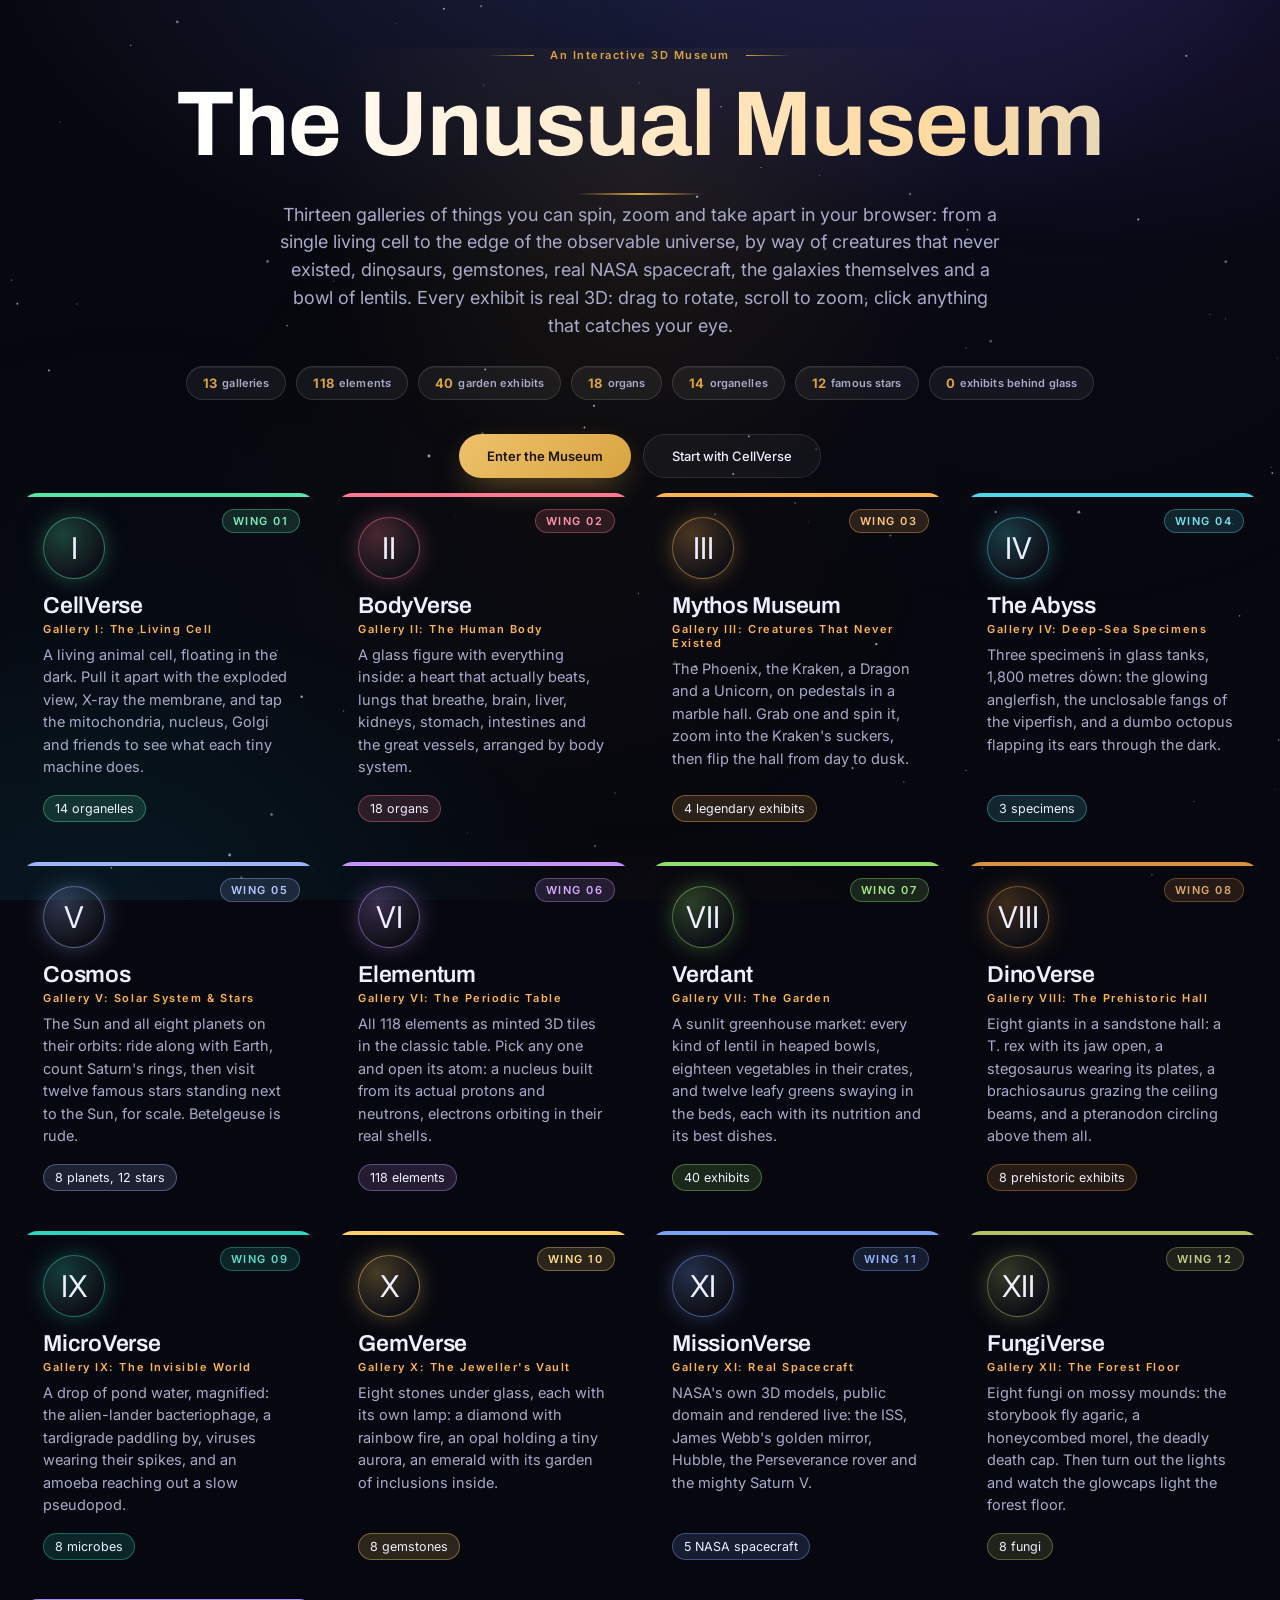
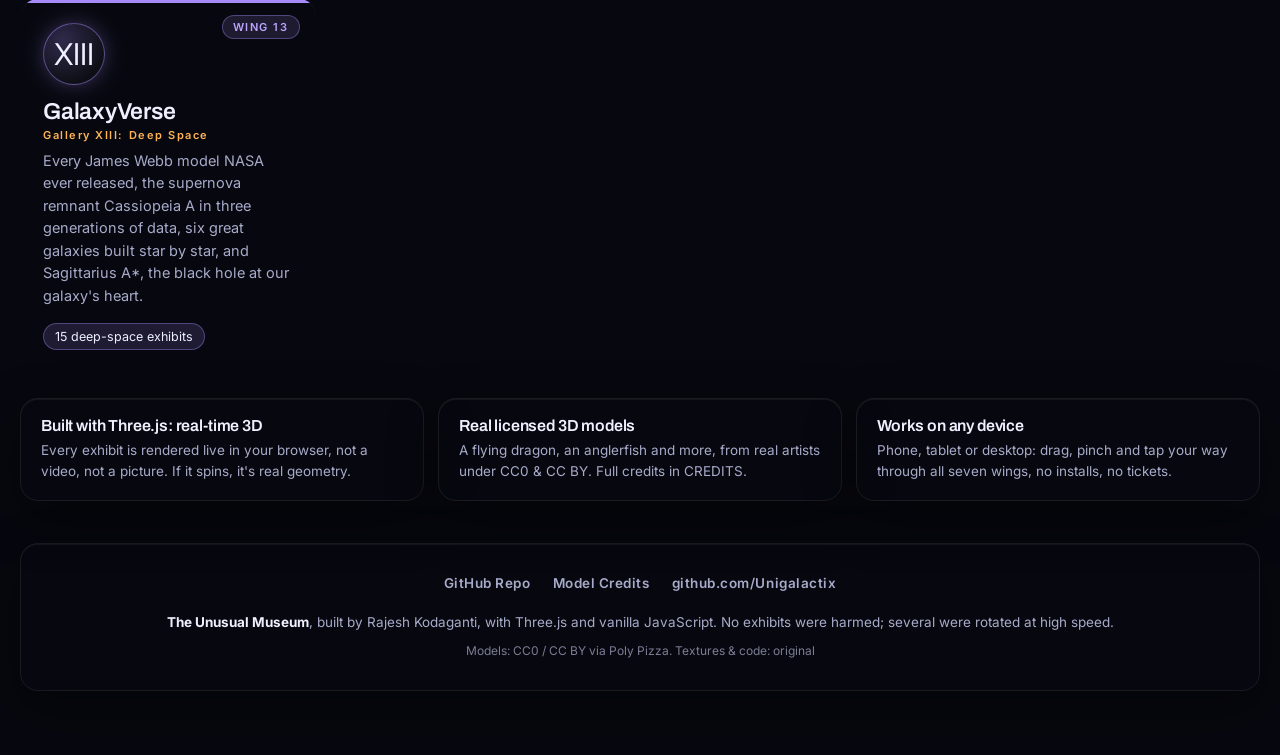
==== commit 8ec44290: "BodyVerse lifelike organs + site-wide de-slop: real anatomy meshes get smooth welded normals and pro" ====
--- a/index.html
+++ b/index.html
@@ -3,8 +3,8 @@
 <head>
 <meta charset="UTF-8" />
 <meta name="viewport" content="width=device-width, initial-scale=1.0" />
-<title>The Unusual Museum — Interactive 3D Galleries</title>
-<meta name="description" content="The Unusual Museum: thirteen interactive 3D galleries you can rotate, zoom and explore — a living cell, the human body, creatures that never existed, deep-sea specimens, the cosmos, all 118 elements, a garden of lentils and greens, dinosaurs, microbes, gemstones, real NASA spacecraft and glowing fungi. Built by Rajesh Kodaganti." />
+<title>The Unusual Museum: Interactive 3D Galleries</title>
+<meta name="description" content="The Unusual Museum: thirteen interactive 3D galleries you can rotate, zoom and explore: a living cell, the human body, creatures that never existed, deep-sea specimens, the cosmos, all 118 elements, a garden of lentils and greens, dinosaurs, microbes, gemstones, real NASA spacecraft and glowing fungi. Built by Rajesh Kodaganti." />
 <style>
   :root{
     --bg:#07080f; --panel:rgba(255,255,255,.055); --stroke:rgba(255,255,255,.12);
@@ -16,7 +16,7 @@
     min-height:100vh; padding:48px 20px 64px;}
   .wrap{max-width:1320px; margin:0 auto}
   header{text-align:center; margin-bottom:14px}
-  .eyebrow{letter-spacing:.35em; text-transform:uppercase; font-size:12px; color:var(--accent); font-weight:700}
+  .eyebrow{letter-spacing:.01em; font-size:12px; color:var(--accent); font-weight:700}
   h1{font-size:clamp(38px, 6vw, 64px); font-weight:800; line-height:1.05; margin:14px 0 12px;
      background:linear-gradient(92deg,#fff 20%, #ffd9a0 45%, #9fd8ff 75%); -webkit-background-clip:text; background-clip:text; color:transparent}
   .sub{color:var(--muted); font-size:clamp(15px,2.2vw,18px); max-width:720px; margin:0 auto; line-height:1.55}
@@ -31,7 +31,7 @@
   a.card::before{content:""; position:absolute; inset:0 0 auto 0; height:4px; background:var(--c, #fff)}
   .icon{font-size:38px; line-height:1}
   .card h2{font-size:22px; margin:14px 0 4px}
-  .wing{font-size:11.5px; letter-spacing:.22em; text-transform:uppercase; color:var(--accent); font-weight:700}
+  .wing{font-size:11.5px; letter-spacing:.01em; color:var(--accent); font-weight:700}
   .card p{color:var(--muted); font-size:14.5px; line-height:1.55; margin-top:8px}
   .count{display:inline-block; margin-top:auto; padding:5px 11px; font-size:12.5px; color:var(--text); background:rgba(255,255,255,.09);
     border:1px solid var(--stroke); border-radius:999px; align-self:flex-start}
@@ -54,7 +54,7 @@
 </style>
 <link rel="preconnect" href="https://fonts.googleapis.com" />
 <link rel="preconnect" href="https://fonts.gstatic.com" crossorigin />
-<link href="https://fonts.googleapis.com/css2?family=Fraunces:opsz,wght@9..144,600;9..144,700&family=Inter:wght@400;500;600;700&display=swap" rel="stylesheet" />
+<link href="https://fonts.googleapis.com/css2?family=Archivo:wght@500;600;700;800;900&family=Inter:wght@400;500;600;700&display=swap" rel="stylesheet" />
 <link rel="stylesheet" href="css/premium.css" />
 </head>
 <body>
@@ -64,7 +64,7 @@
     <p class="eyebrow">An Interactive 3D Museum</p>
     <h1>The Unusual Museum</h1>
     <div class="gold-rule" aria-hidden="true"></div>
-    <p class="sub">Thirteen galleries of things you can spin, zoom and take apart in your browser —
+    <p class="sub">Thirteen galleries of things you can spin, zoom and take apart in your browser:
       from a single living cell to the edge of the observable universe, by way of creatures that never existed,
       dinosaurs, gemstones, real NASA spacecraft, the galaxies themselves and a bowl of lentils. Every exhibit is real 3D: drag to rotate, scroll to zoom, click anything that catches your eye.</p>
     <div class="stats">
@@ -77,135 +77,129 @@
       <span class="stat"><b>0</b> exhibits behind glass</span>
     </div>
     <div class="hero-ctas">
-      <a class="btn btn-primary" href="#galleries">Enter the Museum ↓</a>
-      <a class="btn btn-ghost" href="cell/">Start with CellVerse →</a>
+      <a class="btn btn-primary" href="#galleries">Enter the Museum</a>
+      <a class="btn btn-ghost" href="cell/">Start with CellVerse</a>
     </div>
   </header>
 
-  <div class="ticker" aria-hidden="true">
-    <div class="ticker-track">
-      <span class="ticker-chunk"><span>Now exhibiting</span><i>✦</i><span>A beating heart</span><i>✦</i><span>A flying dragon</span><i>✦</i><span>118 atoms</span><i>✦</i><span>The deepest fish</span><i>✦</i><span>A cell you can pull apart</span><i>✦</i><span>Saturn's rings</span><i>✦</i><span>Every lentil worth a dal</span><i>✦</i><span>A T. rex, life-size attitude</span><i>✦</i><span>Real NASA spacecraft</span><i>✦</i><span>Mushrooms that glow</span><i>✦</i><span>Every James Webb ever modelled</span><i>✦</i><span>A black hole, slowly spinning</span><i>✦</i></span>
-      <span class="ticker-chunk"><span>Now exhibiting</span><i>✦</i><span>A beating heart</span><i>✦</i><span>A flying dragon</span><i>✦</i><span>118 atoms</span><i>✦</i><span>The deepest fish</span><i>✦</i><span>A cell you can pull apart</span><i>✦</i><span>Saturn's rings</span><i>✦</i><span>Every lentil worth a dal</span><i>✦</i><span>A T. rex, life-size attitude</span><i>✦</i><span>Real NASA spacecraft</span><i>✦</i><span>Mushrooms that glow</span><i>✦</i><span>Every James Webb ever modelled</span><i>✦</i><span>A black hole, slowly spinning</span><i>✦</i></span>
-    </div>
-  </div>
 
   <main class="grid" id="galleries">
     <a class="card" href="cell/" data-wing="01" style="--c:#57e6a9">
-      <div class="icon">🧬</div>
-      <h2>CellVerse</h2><span class="wing">Gallery I · The Living Cell</span>
+      <div class="icon">I</div>
+      <h2>CellVerse</h2><span class="wing">Gallery I: The Living Cell</span>
       <p>A living animal cell, floating in the dark. Pull it apart with the exploded view, X-ray the membrane,
          and tap the mitochondria, nucleus, Golgi and friends to see what each tiny machine does.</p>
-      <span class="count">14 organelles</span><span class="go">→</span>
+      <span class="count">14 organelles</span>
     </a>
 
     <a class="card" href="body/" data-wing="02" style="--c:#ff7a90">
-      <div class="icon">🫀</div>
-      <h2>BodyVerse</h2><span class="wing">Gallery II · The Human Body</span>
+      <div class="icon">II</div>
+      <h2>BodyVerse</h2><span class="wing">Gallery II: The Human Body</span>
       <p>A glass figure with everything inside: a heart that actually beats, lungs that breathe, brain, liver,
-         kidneys, stomach, intestines and the great vessels — arranged by body system.</p>
-      <span class="count">18 organs</span><span class="go">→</span>
+         kidneys, stomach, intestines and the great vessels, arranged by body system.</p>
+      <span class="count">18 organs</span>
     </a>
 
     <a class="card" href="museum/" data-wing="03" style="--c:#ffb454">
-      <div class="icon">🐉</div>
-      <h2>Mythos Museum</h2><span class="wing">Gallery III · Creatures That Never Existed</span>
+      <div class="icon">III</div>
+      <h2>Mythos Museum</h2><span class="wing">Gallery III: Creatures That Never Existed</span>
       <p>The Phoenix, the Kraken, a Dragon and a Unicorn, on pedestals in a marble hall.
          Grab one and spin it, zoom into the Kraken's suckers, then flip the hall from day to dusk.</p>
-      <span class="count">4 legendary exhibits</span><span class="go">→</span>
+      <span class="count">4 legendary exhibits</span>
     </a>
 
     <a class="card" href="abyss/" data-wing="04" style="--c:#4fd8e8">
-      <div class="icon">🐙</div>
-      <h2>The Abyss</h2><span class="wing">Gallery IV · Deep-Sea Specimens</span>
+      <div class="icon">IV</div>
+      <h2>The Abyss</h2><span class="wing">Gallery IV: Deep-Sea Specimens</span>
       <p>Three specimens in glass tanks, 1,800 metres down: the glowing anglerfish, the unclosable fangs of the
          viperfish, and a dumbo octopus flapping its ears through the dark.</p>
-      <span class="count">3 specimens</span><span class="go">→</span>
+      <span class="count">3 specimens</span>
     </a>
 
     <a class="card" href="space/" data-wing="05" style="--c:#9fb4ff">
-      <div class="icon">🪐</div>
-      <h2>Cosmos</h2><span class="wing">Gallery V · Solar System &amp; Stars</span>
-      <p>The Sun and all eight planets on their orbits — ride along with Earth, count Saturn's rings —
+      <div class="icon">V</div>
+      <h2>Cosmos</h2><span class="wing">Gallery V: Solar System &amp; Stars</span>
+      <p>The Sun and all eight planets on their orbits: ride along with Earth, count Saturn's rings,
          then visit twelve famous stars standing next to the Sun, for scale. Betelgeuse is rude.</p>
-      <span class="count">8 planets · 12 stars</span><span class="go">→</span>
+      <span class="count">8 planets, 12 stars</span>
     </a>
 
     <a class="card" href="elements/" data-wing="06" style="--c:#c792ff">
-      <div class="icon">⚛️</div>
-      <h2>Elementum</h2><span class="wing">Gallery VI · The Periodic Table</span>
+      <div class="icon">VI</div>
+      <h2>Elementum</h2><span class="wing">Gallery VI: The Periodic Table</span>
       <p>All 118 elements as minted 3D tiles in the classic table. Pick any one and open its atom:
          a nucleus built from its actual protons and neutrons, electrons orbiting in their real shells.</p>
-      <span class="count">118 elements</span><span class="go">→</span>
+      <span class="count">118 elements</span>
     </a>
 
     <a class="card" href="garden/" data-wing="07" style="--c:#8ee06a">
-      <div class="icon">🥬</div>
-      <h2>Verdant</h2><span class="wing">Gallery VII · The Garden</span>
+      <div class="icon">VII</div>
+      <h2>Verdant</h2><span class="wing">Gallery VII: The Garden</span>
       <p>A sunlit greenhouse market: every kind of lentil in heaped bowls, eighteen vegetables in their crates,
-         and twelve leafy greens swaying in the beds — each with its nutrition and its best dishes.</p>
-      <span class="count">40 exhibits</span><span class="go">→</span>
+         and twelve leafy greens swaying in the beds, each with its nutrition and its best dishes.</p>
+      <span class="count">40 exhibits</span>
     </a>
 
     <a class="card" href="dino/" data-wing="08" style="--c:#d9903f">
-      <div class="icon">🦖</div>
-      <h2>DinoVerse</h2><span class="wing">Gallery VIII · The Prehistoric Hall</span>
+      <div class="icon">VIII</div>
+      <h2>DinoVerse</h2><span class="wing">Gallery VIII: The Prehistoric Hall</span>
       <p>Eight giants in a sandstone hall: a T. rex with its jaw open, a stegosaurus wearing its plates,
-         a brachiosaurus grazing the ceiling beams — and a pteranodon circling above them all.</p>
-      <span class="count">8 prehistoric exhibits</span><span class="go">→</span>
+         a brachiosaurus grazing the ceiling beams, and a pteranodon circling above them all.</p>
+      <span class="count">8 prehistoric exhibits</span>
     </a>
 
     <a class="card" href="micro/" data-wing="09" style="--c:#2dd4bf">
-      <div class="icon">🦠</div>
-      <h2>MicroVerse</h2><span class="wing">Gallery IX · The Invisible World</span>
+      <div class="icon">IX</div>
+      <h2>MicroVerse</h2><span class="wing">Gallery IX: The Invisible World</span>
       <p>A drop of pond water, magnified: the alien-lander bacteriophage, a tardigrade paddling by,
          viruses wearing their spikes, and an amoeba reaching out a slow pseudopod.</p>
-      <span class="count">8 microbes</span><span class="go">→</span>
+      <span class="count">8 microbes</span>
     </a>
 
     <a class="card" href="gems/" data-wing="10" style="--c:#ffd166">
-      <div class="icon">💎</div>
-      <h2>GemVerse</h2><span class="wing">Gallery X · The Jeweller's Vault</span>
+      <div class="icon">X</div>
+      <h2>GemVerse</h2><span class="wing">Gallery X: The Jeweller's Vault</span>
       <p>Eight stones under glass, each with its own lamp: a diamond with rainbow fire, an opal holding
          a tiny aurora, an emerald with its garden of inclusions inside.</p>
-      <span class="count">8 gemstones</span><span class="go">→</span>
+      <span class="count">8 gemstones</span>
     </a>
 
     <a class="card" href="mission/" data-wing="11" style="--c:#7aa2ff">
-      <div class="icon">🚀</div>
-      <h2>MissionVerse</h2><span class="wing">Gallery XI · Real Spacecraft</span>
+      <div class="icon">XI</div>
+      <h2>MissionVerse</h2><span class="wing">Gallery XI: Real Spacecraft</span>
       <p>NASA's own 3D models, public domain and rendered live: the ISS, James Webb's golden mirror,
          Hubble, the Perseverance rover and the mighty Saturn V.</p>
-      <span class="count">5 NASA spacecraft</span><span class="go">→</span>
+      <span class="count">5 NASA spacecraft</span>
     </a>
 
     <a class="card" href="fungi/" data-wing="12" style="--c:#b5c168">
-      <div class="icon">🍄</div>
-      <h2>FungiVerse</h2><span class="wing">Gallery XII · The Forest Floor</span>
-      <p>Eight fungi on mossy mounds — the storybook fly agaric, a honeycombed morel, the deadly death cap —
-         then turn out the lights and watch the glowcaps light the forest floor.</p>
-      <span class="count">8 fungi</span><span class="go">→</span>
+      <div class="icon">XII</div>
+      <h2>FungiVerse</h2><span class="wing">Gallery XII: The Forest Floor</span>
+      <p>Eight fungi on mossy mounds: the storybook fly agaric, a honeycombed morel, the deadly death cap.
+         Then turn out the lights and watch the glowcaps light the forest floor.</p>
+      <span class="count">8 fungi</span>
     </a>
 
     <a class="card" href="galaxy/" data-wing="13" style="--c:#a78bfa">
-      <div class="icon">🌌</div>
-      <h2>GalaxyVerse</h2><span class="wing">Gallery XIII · Deep Space</span>
+      <div class="icon">XIII</div>
+      <h2>GalaxyVerse</h2><span class="wing">Gallery XIII: Deep Space</span>
       <p>Every James Webb model NASA ever released, the supernova remnant Cassiopeia A in three generations
-         of data, six great galaxies built star by star — and Sagittarius A*, the black hole at our galaxy's heart.</p>
-      <span class="count">15 deep-space exhibits</span><span class="go">→</span>
+         of data, six great galaxies built star by star, and Sagittarius A*, the black hole at our galaxy's heart.</p>
+      <span class="count">15 deep-space exhibits</span>
     </a>
   </main>
 
   <section class="why" aria-label="Why this museum">
     <div class="why-card">
-      <h3><span class="why-ic">✦</span>Built with Three.js — real-time 3D</h3>
-      <p>Every exhibit is rendered live in your browser — not a video, not a picture. If it spins, it's real geometry.</p>
+      <h3>Built with Three.js: real-time 3D</h3>
+      <p>Every exhibit is rendered live in your browser, not a video, not a picture. If it spins, it's real geometry.</p>
     </div>
     <div class="why-card">
-      <h3><span class="why-ic">✦</span>Real licensed 3D models</h3>
-      <p>A flying dragon, an anglerfish and more, from real artists under CC0 &amp; CC BY — full credits in CREDITS.</p>
+      <h3>Real licensed 3D models</h3>
+      <p>A flying dragon, an anglerfish and more, from real artists under CC0 &amp; CC BY. Full credits in CREDITS.</p>
     </div>
     <div class="why-card">
-      <h3><span class="why-ic">✦</span>Works on any device</h3>
+      <h3>Works on any device</h3>
       <p>Phone, tablet or desktop: drag, pinch and tap your way through all seven wings, no installs, no tickets.</p>
     </div>
   </section>
@@ -216,8 +210,8 @@
       <a href="https://github.com/Unigalactix/unusual-museum/blob/main/CREDITS.md">Model Credits</a>
       <a href="https://github.com/Unigalactix">github.com/Unigalactix</a>
     </div>
-    <p><b>The Unusual Museum</b> — built by Rajesh Kodaganti, with Three.js and vanilla JavaScript. No exhibits were harmed; several were rotated at high speed.</p>
-    <p class="smallprint">Models: CC0 / CC BY via Poly Pizza · Textures &amp; code: original</p>
+    <p><b>The Unusual Museum</b>, built by Rajesh Kodaganti, with Three.js and vanilla JavaScript. No exhibits were harmed; several were rotated at high speed.</p>
+    <p class="smallprint">Models: CC0 / CC BY via Poly Pizza. Textures &amp; code: original</p>
   </footer>
 </div>
 <script src="js/landing.js" defer></script>
--- a/css/premium.css
+++ b/css/premium.css
@@ -7,7 +7,7 @@
 :root{
   --gold:#d9a441;
   --gold-soft:#ffd9a0;
-  --glass:rgba(15,17,32,.72);
+  :rgba(15,17,32,0.92);
 }
 
 html, body{ overflow-x:hidden; }
@@ -78,7 +78,7 @@
   background:linear-gradient(90deg, transparent, var(--gold), transparent);
 }
 
-.stat{ backdrop-filter:blur(8px); -webkit-backdrop-filter:blur(8px); }
+.stat{ }
 .stat b{ color:var(--gold-soft); }
 
 /* ---------- Hero CTAs ---------- */
@@ -102,35 +102,9 @@
   color:var(--text);
   background:rgba(255,255,255,.045);
   border:1px solid var(--stroke);
-  backdrop-filter:blur(8px); -webkit-backdrop-filter:blur(8px);
 }
 .btn-ghost:hover{ transform:translateY(-2px); border-color:rgba(255,255,255,.35); background:rgba(255,255,255,.09); }
 
-/* ---------- Ticker / marquee ---------- */
-.ticker{
-  margin:34px auto 4px;
-  overflow:hidden;
-  border-top:1px solid var(--stroke);
-  border-bottom:1px solid var(--stroke);
-  padding:11px 0;
-  -webkit-mask-image:linear-gradient(90deg, transparent, #000 7%, #000 93%, transparent);
-          mask-image:linear-gradient(90deg, transparent, #000 7%, #000 93%, transparent);
-}
-.ticker-track{
-  display:flex; width:max-content;
-  animation:ticker 32s linear infinite;
-}
-.ticker:hover .ticker-track{ animation-play-state:paused; }
-.ticker-chunk{
-  display:flex; align-items:center; gap:2.4em; padding-right:2.4em;
-  white-space:nowrap;
-  font-size:12px; font-weight:700; letter-spacing:.28em; text-transform:uppercase;
-  color:var(--muted);
-}
-.ticker-chunk i{ font-style:normal; color:var(--gold); }
-@keyframes ticker{
-  to{ transform:translateX(-50%); }
-}
 
 /* ---------- Gallery cards — premium glass ---------- */
 .grid a.card{
@@ -143,8 +117,6 @@
       color-mix(in srgb, var(--c, #fff) 58%, transparent),
       rgba(255,255,255,.13) 42%,
       rgba(255,255,255,.04)) border-box;
-  backdrop-filter:blur(14px) saturate(1.25);
-  -webkit-backdrop-filter:blur(14px) saturate(1.25);
   transform:perspective(1000px) rotateX(var(--rx, 0deg)) rotateY(var(--ry, 0deg)) translateY(var(--ty, 0px));
   transition:transform .35s ease, box-shadow .35s ease, background-size .45s ease;
   will-change:transform;
@@ -197,7 +169,6 @@
   border:1px solid var(--stroke);
   border-radius:16px;
   padding:18px 20px;
-  backdrop-filter:blur(8px); -webkit-backdrop-filter:blur(8px);
 }
 .why-card h3{ font-size:15px; font-weight:700; margin-bottom:6px; }
 .why-card h3 .why-ic{ color:var(--gold); margin-right:7px; }
@@ -228,7 +199,6 @@
 @media (max-width:700px){
   .why{ grid-template-columns:1fr; }
   .hero-ctas .btn{ flex:1 1 100%; text-align:center; }
-  .ticker-chunk{ font-size:11px; gap:1.8em; padding-right:1.8em; }
   .eyebrow::before, .eyebrow::after{ width:26px; }
 }
 
@@ -236,7 +206,6 @@
 @media (prefers-reduced-motion: reduce){
   html{ scroll-behavior:auto; }
   h1{ animation:none; }
-  .ticker-track{ animation:none; }
   .rv{ opacity:1 !important; transform:none !important; transition:none !important; }
   .grid a.card, .btn, .grid .card .go{ transition:none !important; }
   .grid a.card:hover{ --ty:0px; }
@@ -244,20 +213,20 @@
 
 /* ============================================================
    PREMIUM UI SYSTEM — hub layer (appended).
-   Fraunces display type, Inter UI type, eyebrow-spec pills and
+   Archivo display type, Inter UI type, eyebrow-spec pills and
    chips, control-spec CTAs, surface-spec why-cards + footer.
-   Starfield, ticker, tilt and reveal above are untouched.
+   Starfield, tilt and reveal above are untouched.
    ============================================================ */
 
 body{ font-family:"Inter", "Segoe UI", system-ui, -apple-system, sans-serif; }
 
 h1{
-  font-family:"Fraunces", Georgia, "Times New Roman", serif;
+  font-family:"Archivo", Georgia, "Times New Roman", serif;
   font-weight:700;
   letter-spacing:-0.01em;
 }
 .grid .card h2{
-  font-family:"Fraunces", Georgia, "Times New Roman", serif;
+  font-family:"Archivo", Georgia, "Times New Roman", serif;
   font-weight:600;
   letter-spacing:-0.01em;
   font-size:23px;
@@ -276,12 +245,11 @@
   font-family:"Inter", sans-serif;
   font-size:11px; font-weight:600; letter-spacing:.14em;
 }
-.ticker-chunk{ font-family:"Inter", sans-serif; }
 
 /* stat pills: eyebrow typography on a glass pill, gold numerals */
 .stat{
   font-family:"Inter", sans-serif;
-  font-size:11px; font-weight:600; letter-spacing:.14em; text-transform:uppercase;
+  font-size:11px; font-weight:600; letter-spacing:0.01em; 
   min-height:34px; display:inline-flex; align-items:center; gap:.45em;
   border-radius:999px;
   box-shadow:inset 0 1px 0 rgba(255,255,255,.06);
@@ -318,25 +286,21 @@
 
 /* why-cards: full surface spec */
 .why-card{
-  background:color-mix(in srgb, var(--glass) 84%, transparent);
+  background:color-mix(in srgb, var(--glass) 92%, transparent);
   border:1px solid rgba(255,255,255,.08);
   border-radius:18px;
   box-shadow:inset 0 1px 0 rgba(255,255,255,.06), 0 18px 50px rgba(0,0,0,.45);
-  backdrop-filter:blur(14px) saturate(140%);
-  -webkit-backdrop-filter:blur(14px) saturate(140%);
 }
 .why-card h3{
-  font-family:"Fraunces", Georgia, serif;
+  font-family:"Archivo", Georgia, serif;
   font-size:16px; font-weight:600; letter-spacing:-0.01em;
 }
 
 /* footer: surface card */
 footer{
-  background:color-mix(in srgb, var(--glass) 84%, transparent);
+  background:color-mix(in srgb, var(--glass) 92%, transparent);
   border:1px solid rgba(255,255,255,.08);
   border-radius:18px;
   box-shadow:inset 0 1px 0 rgba(255,255,255,.06), 0 18px 50px rgba(0,0,0,.45);
-  backdrop-filter:blur(14px) saturate(140%);
-  -webkit-backdrop-filter:blur(14px) saturate(140%);
   padding:28px 24px;
 }
